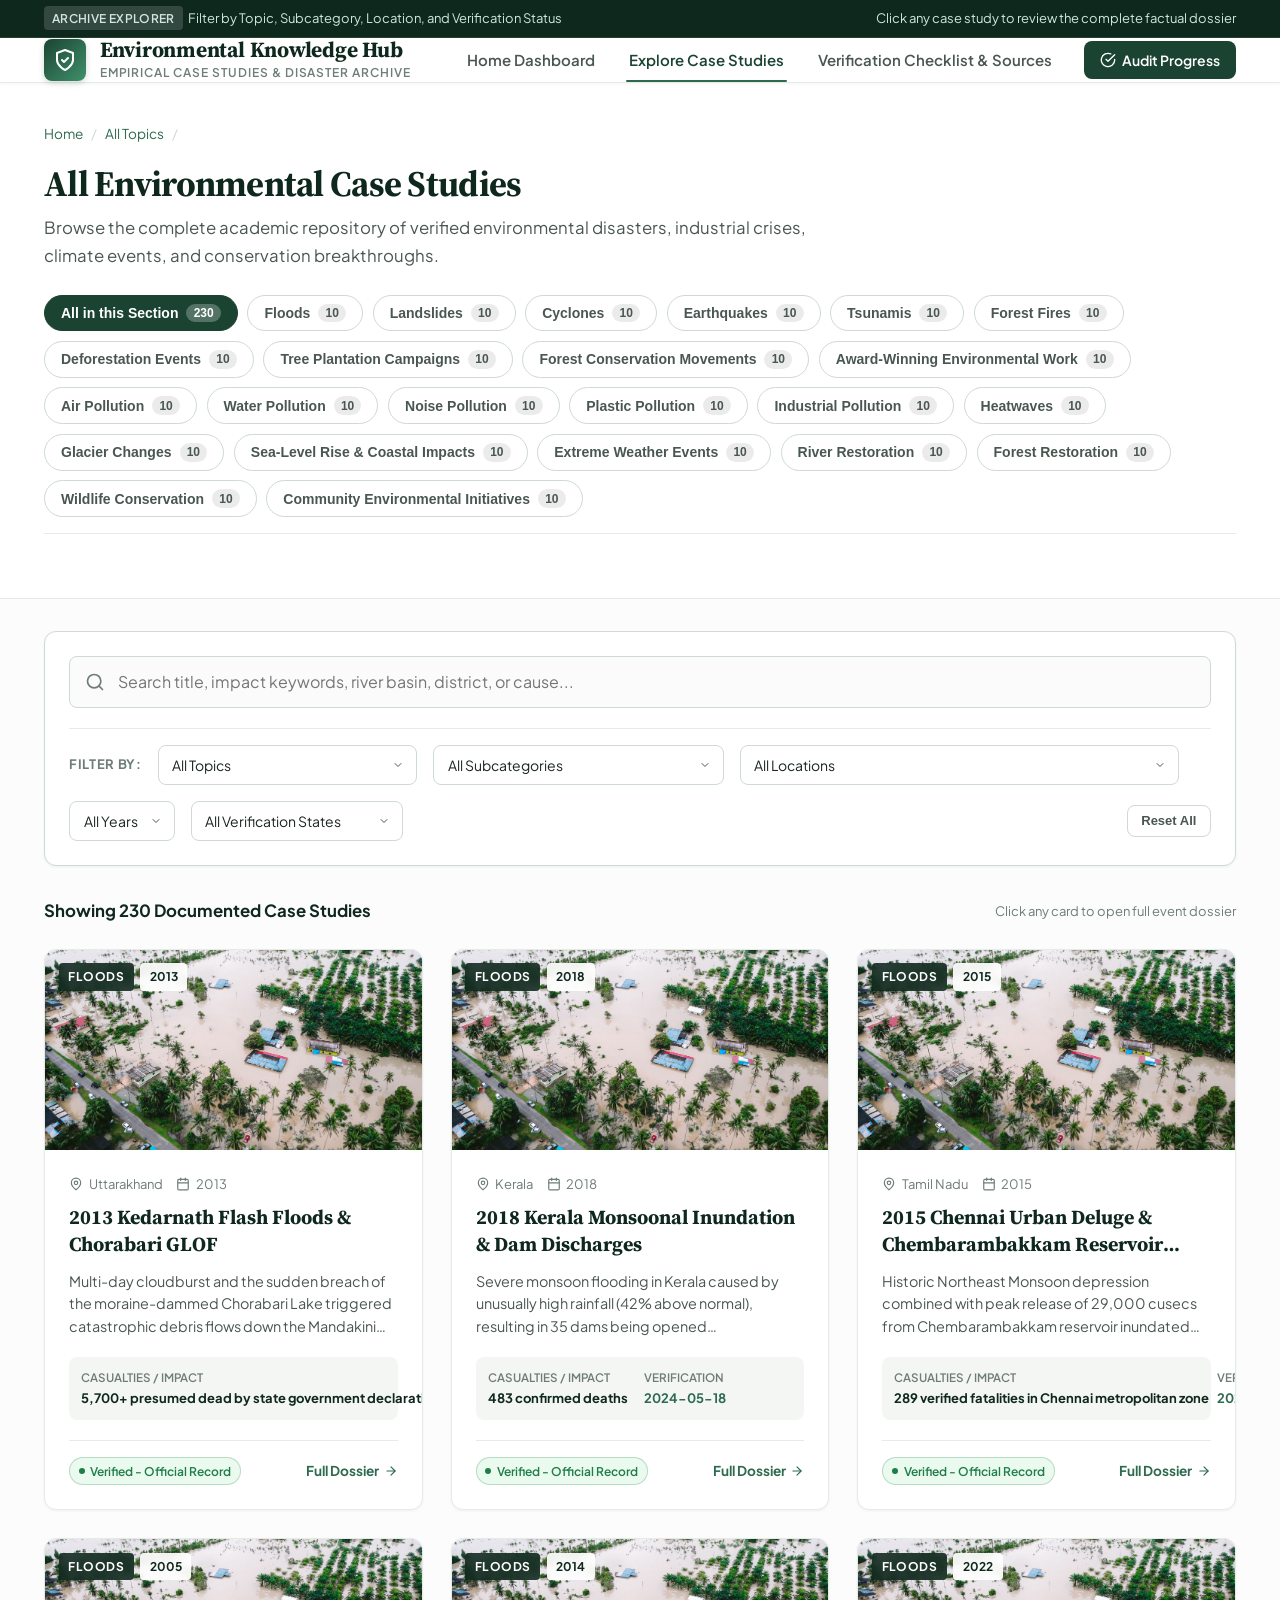
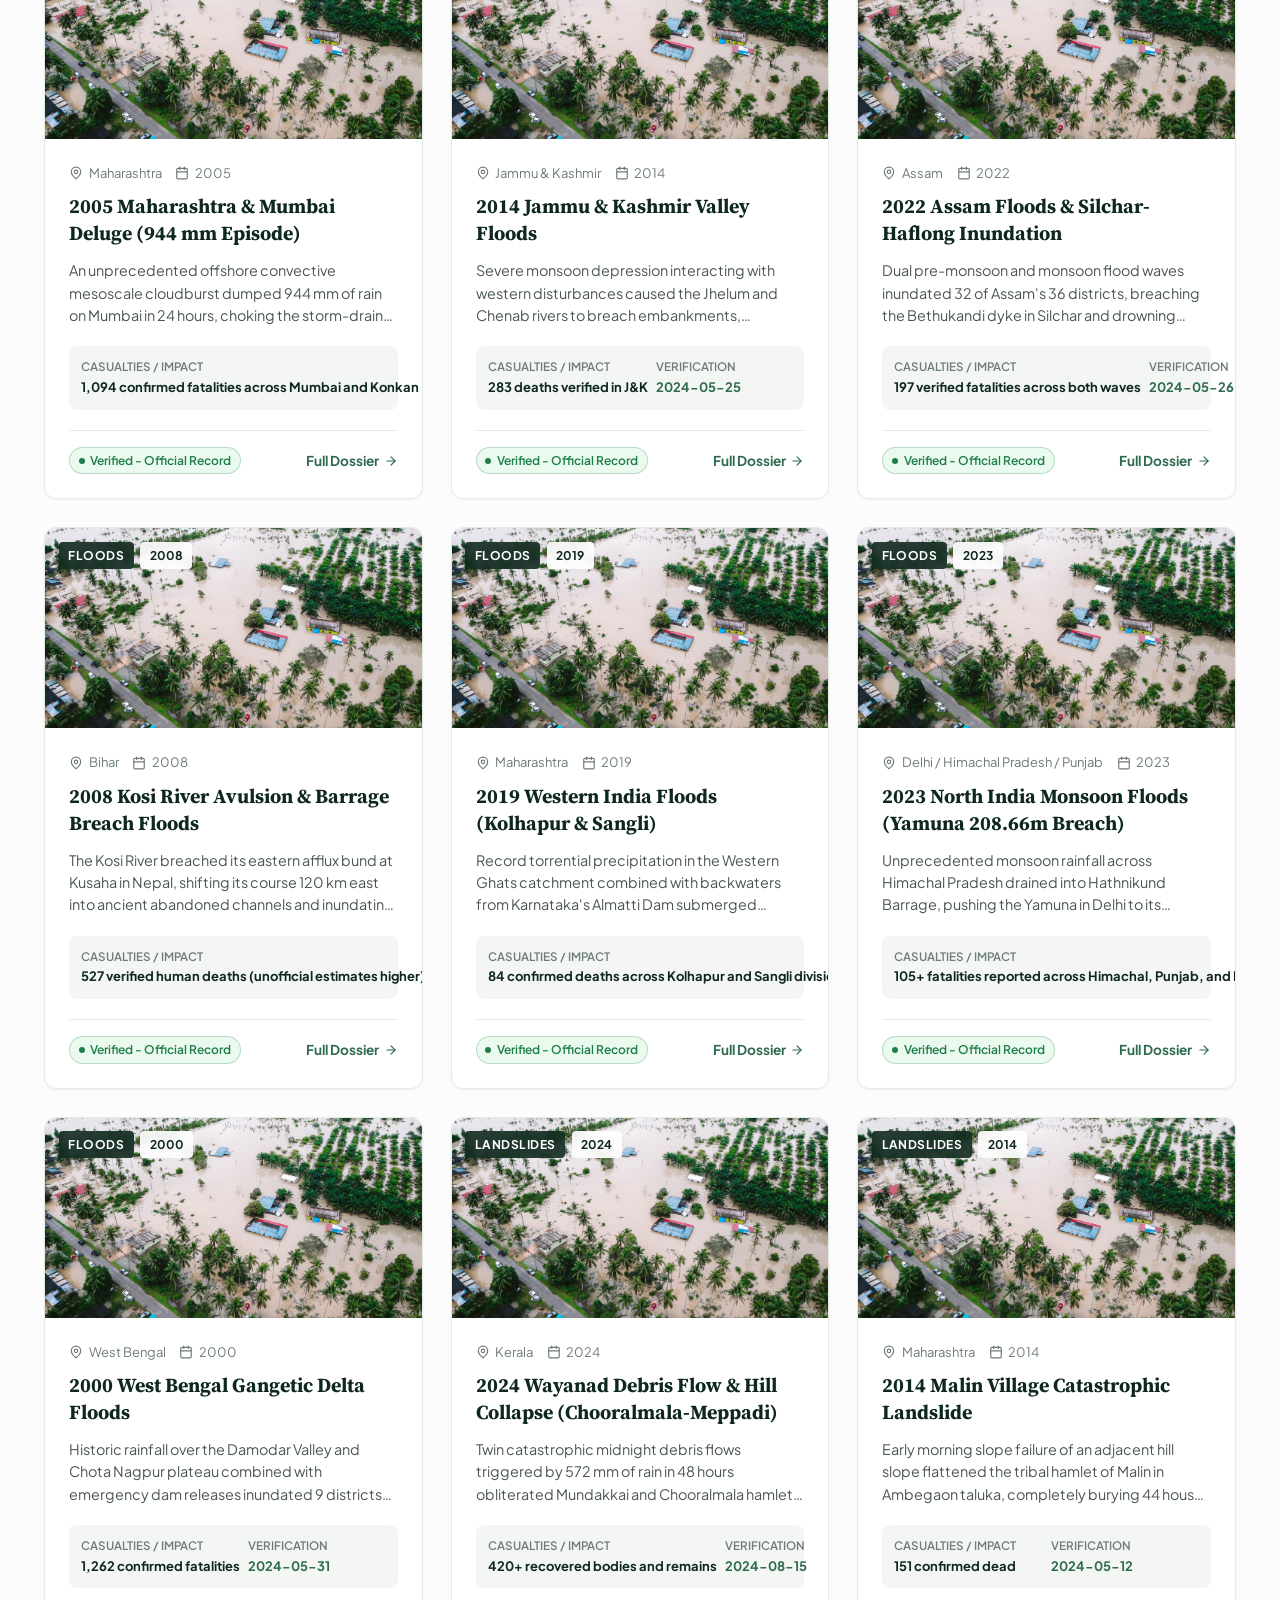
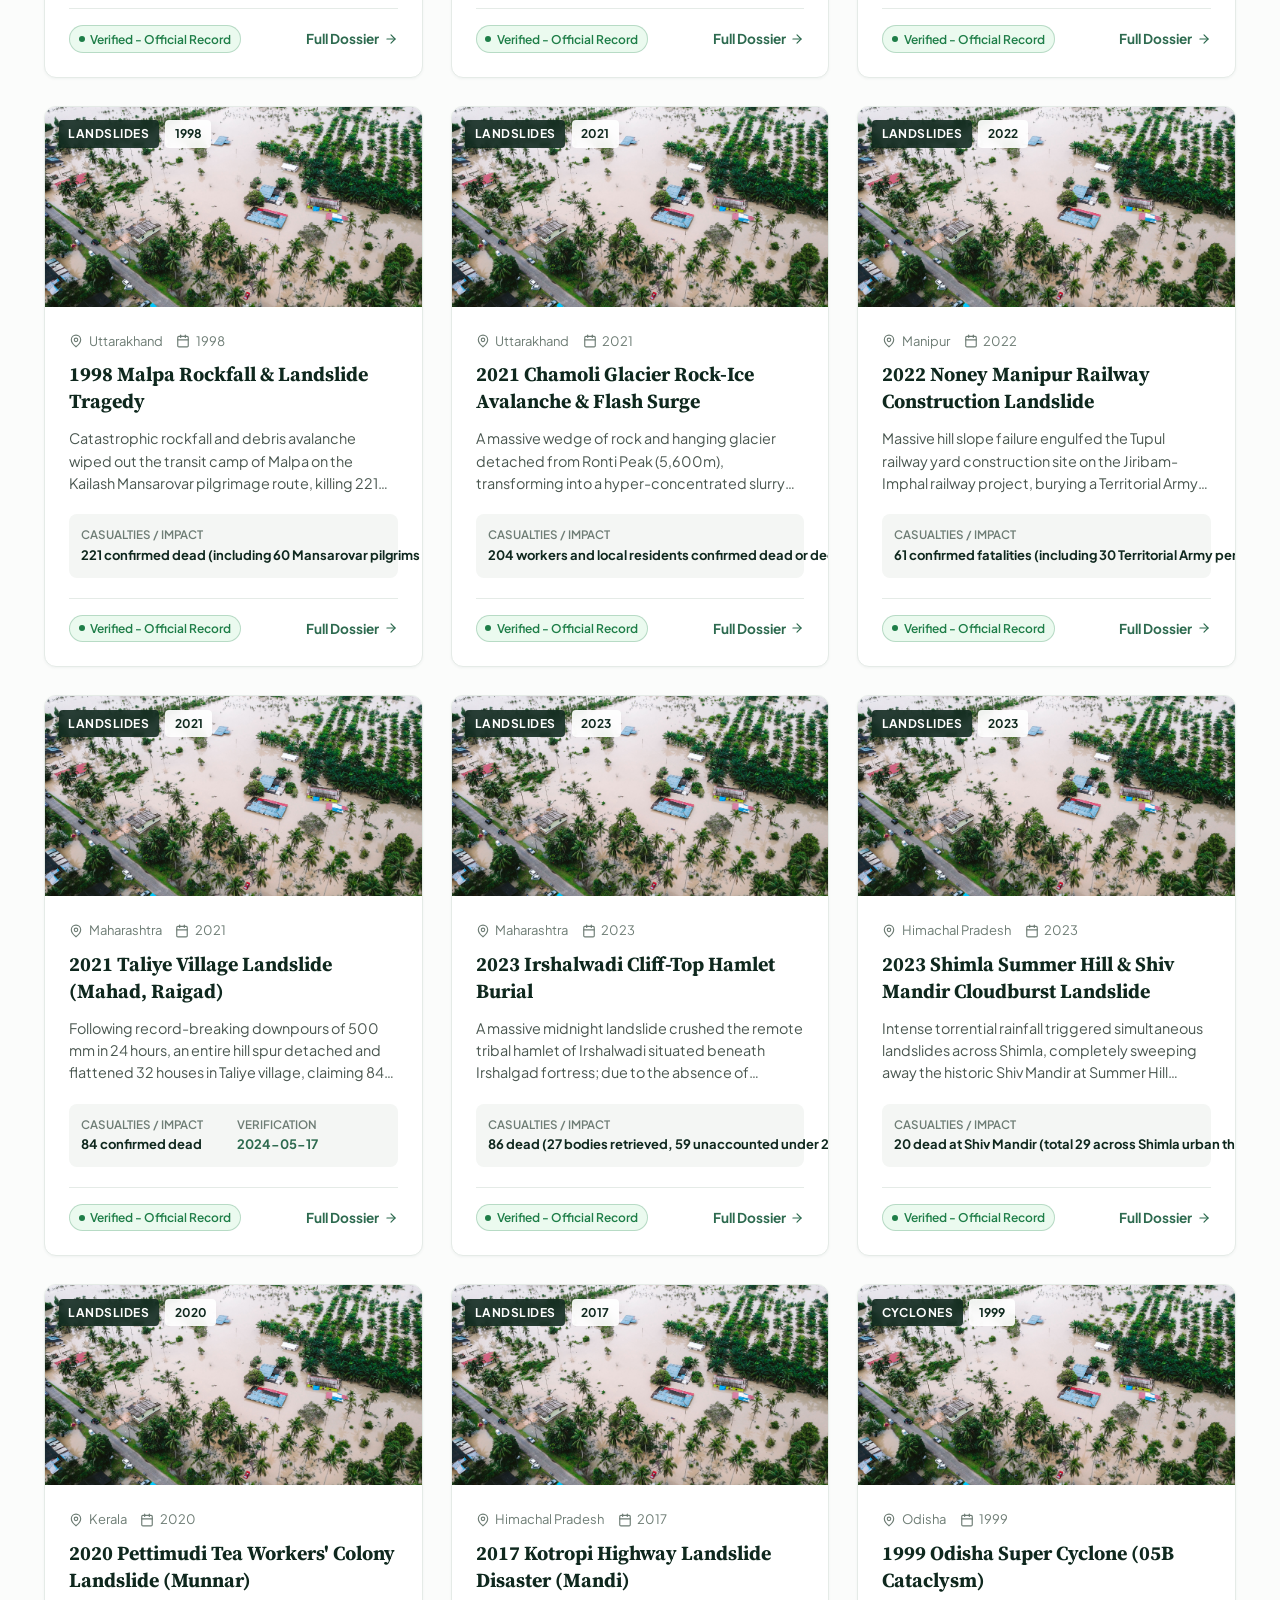
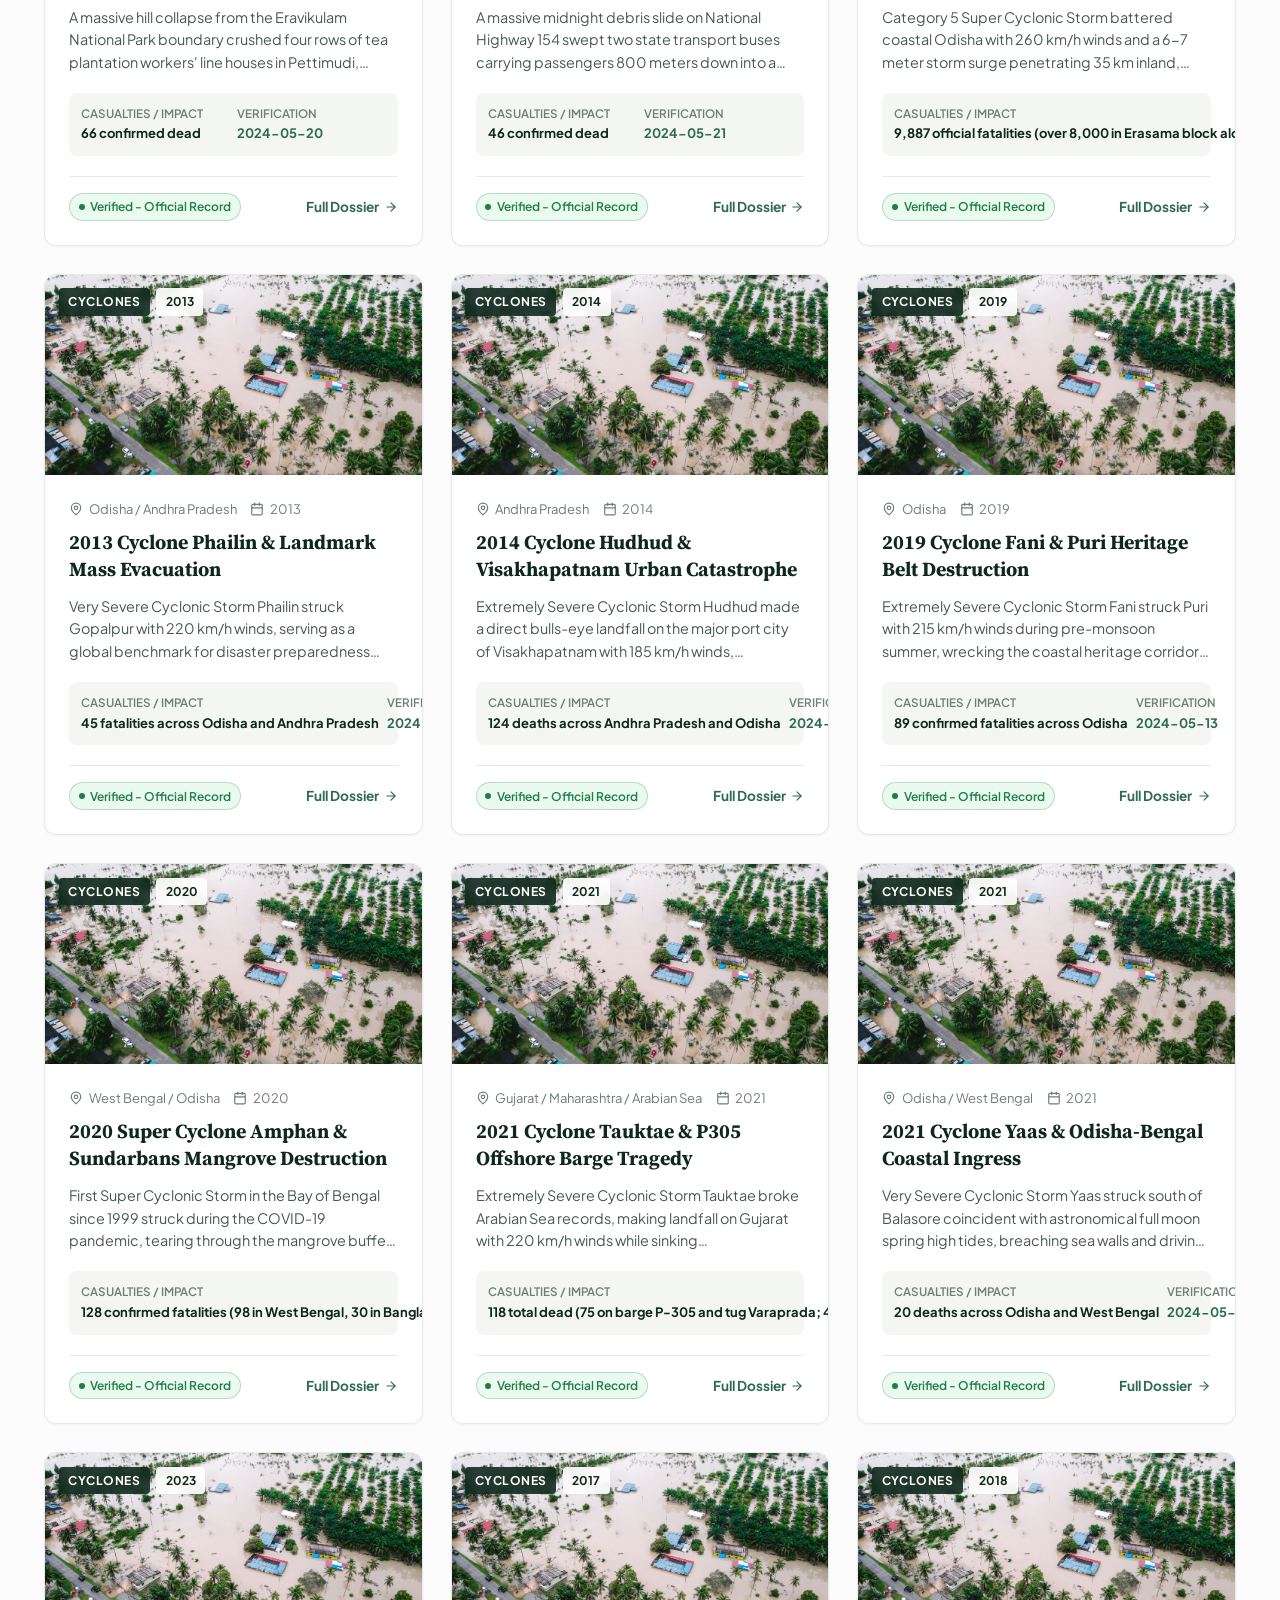
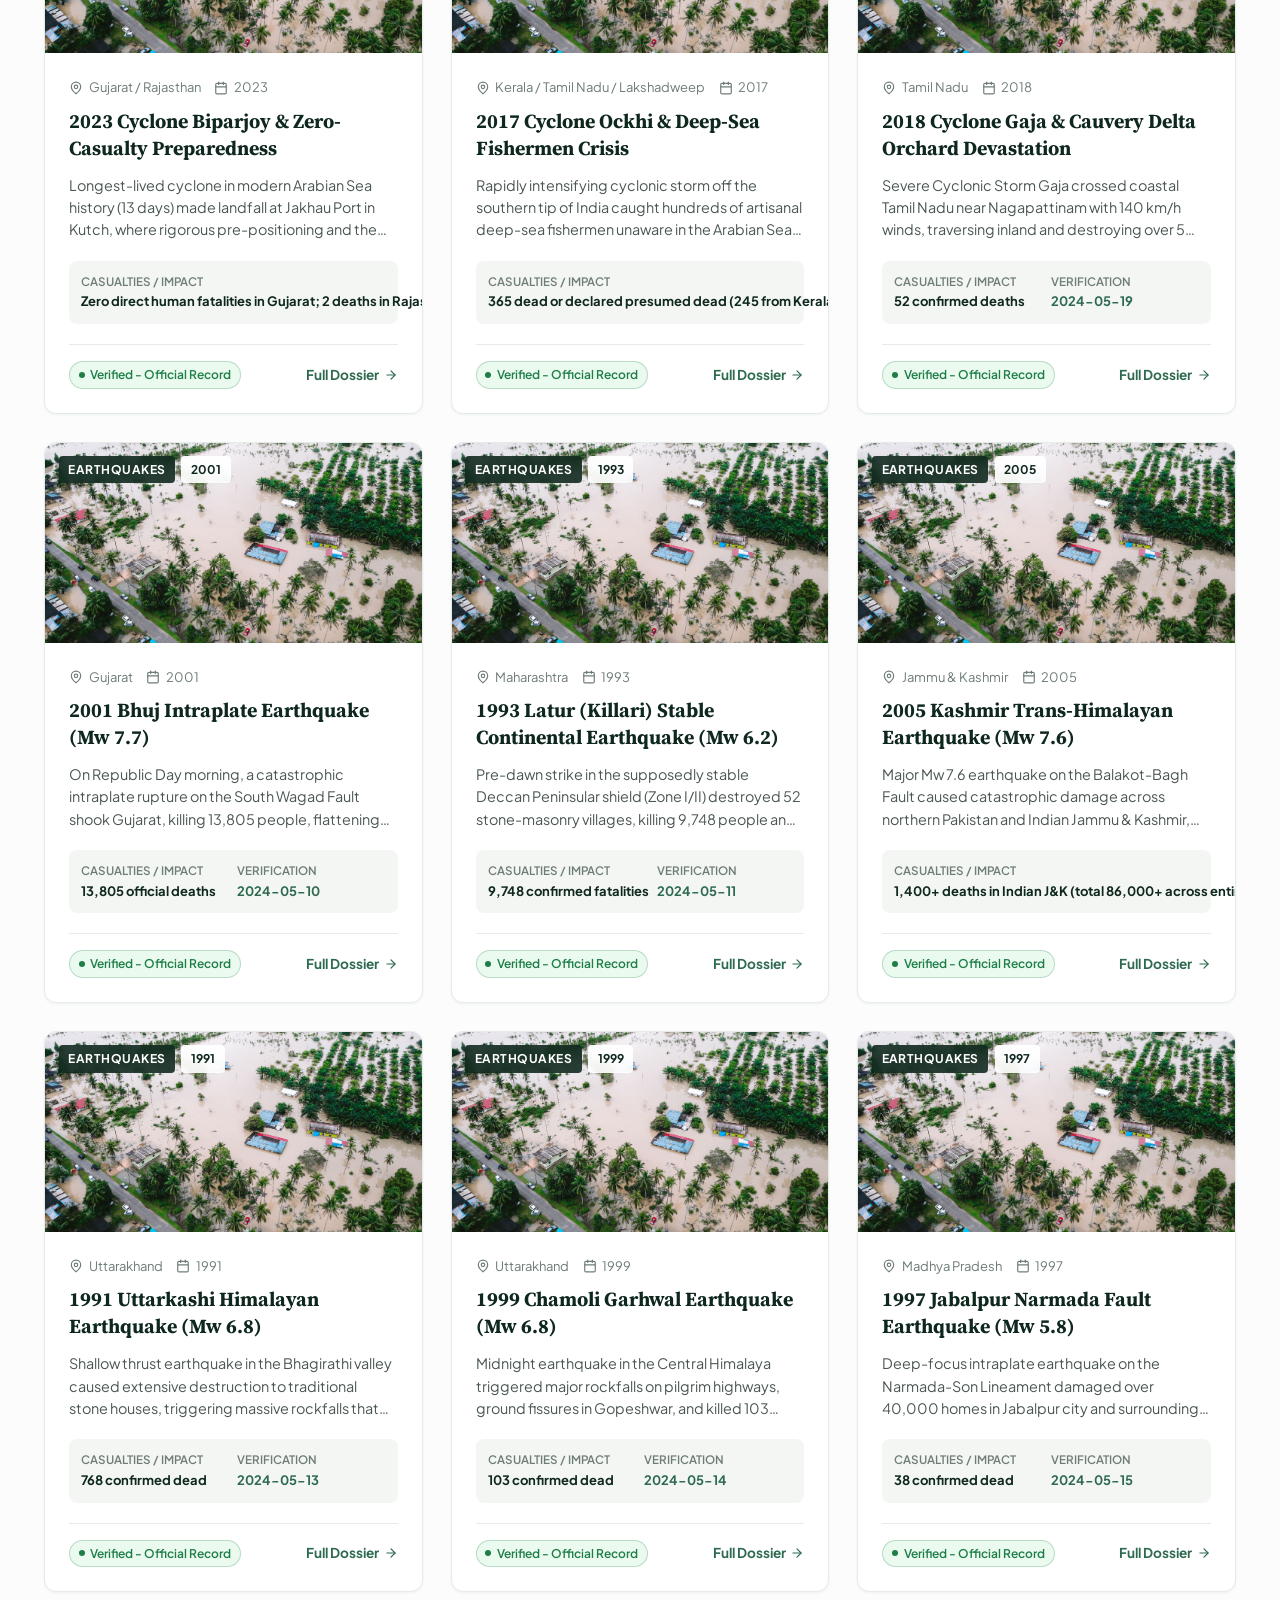
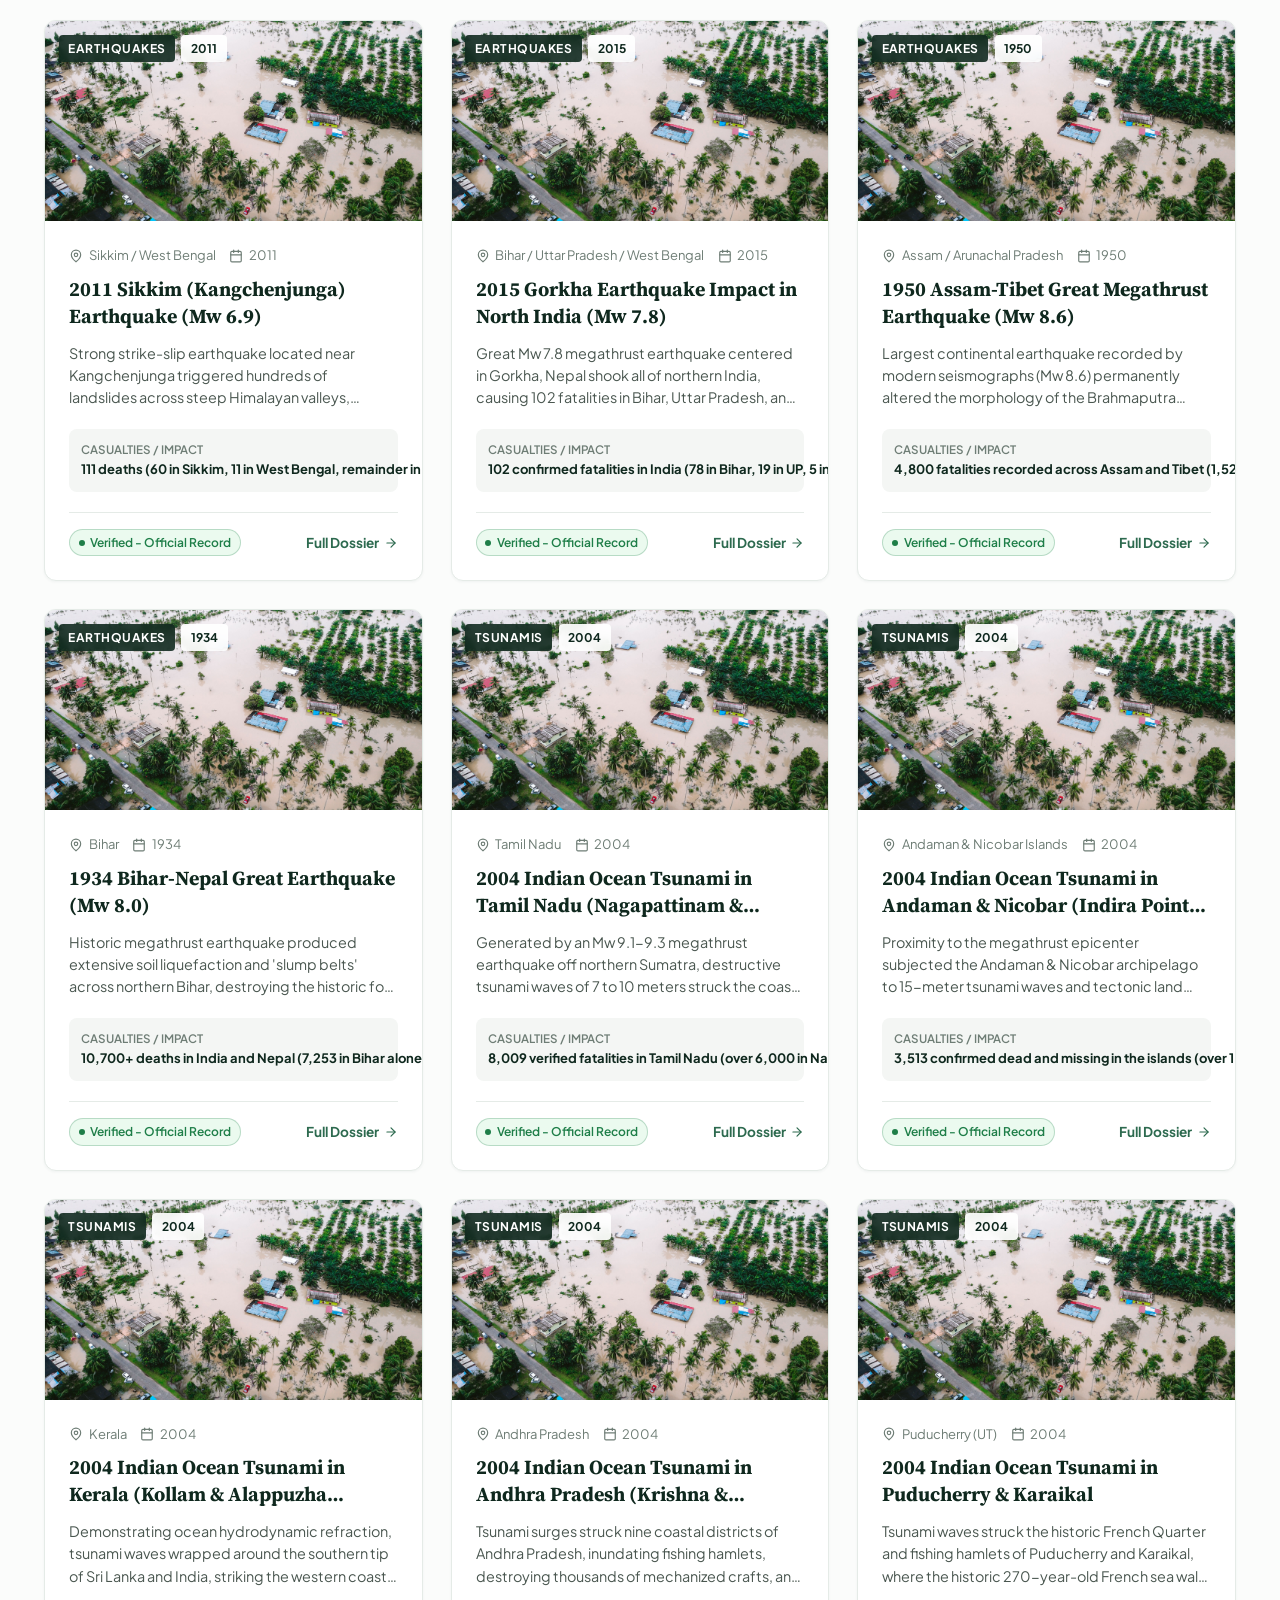
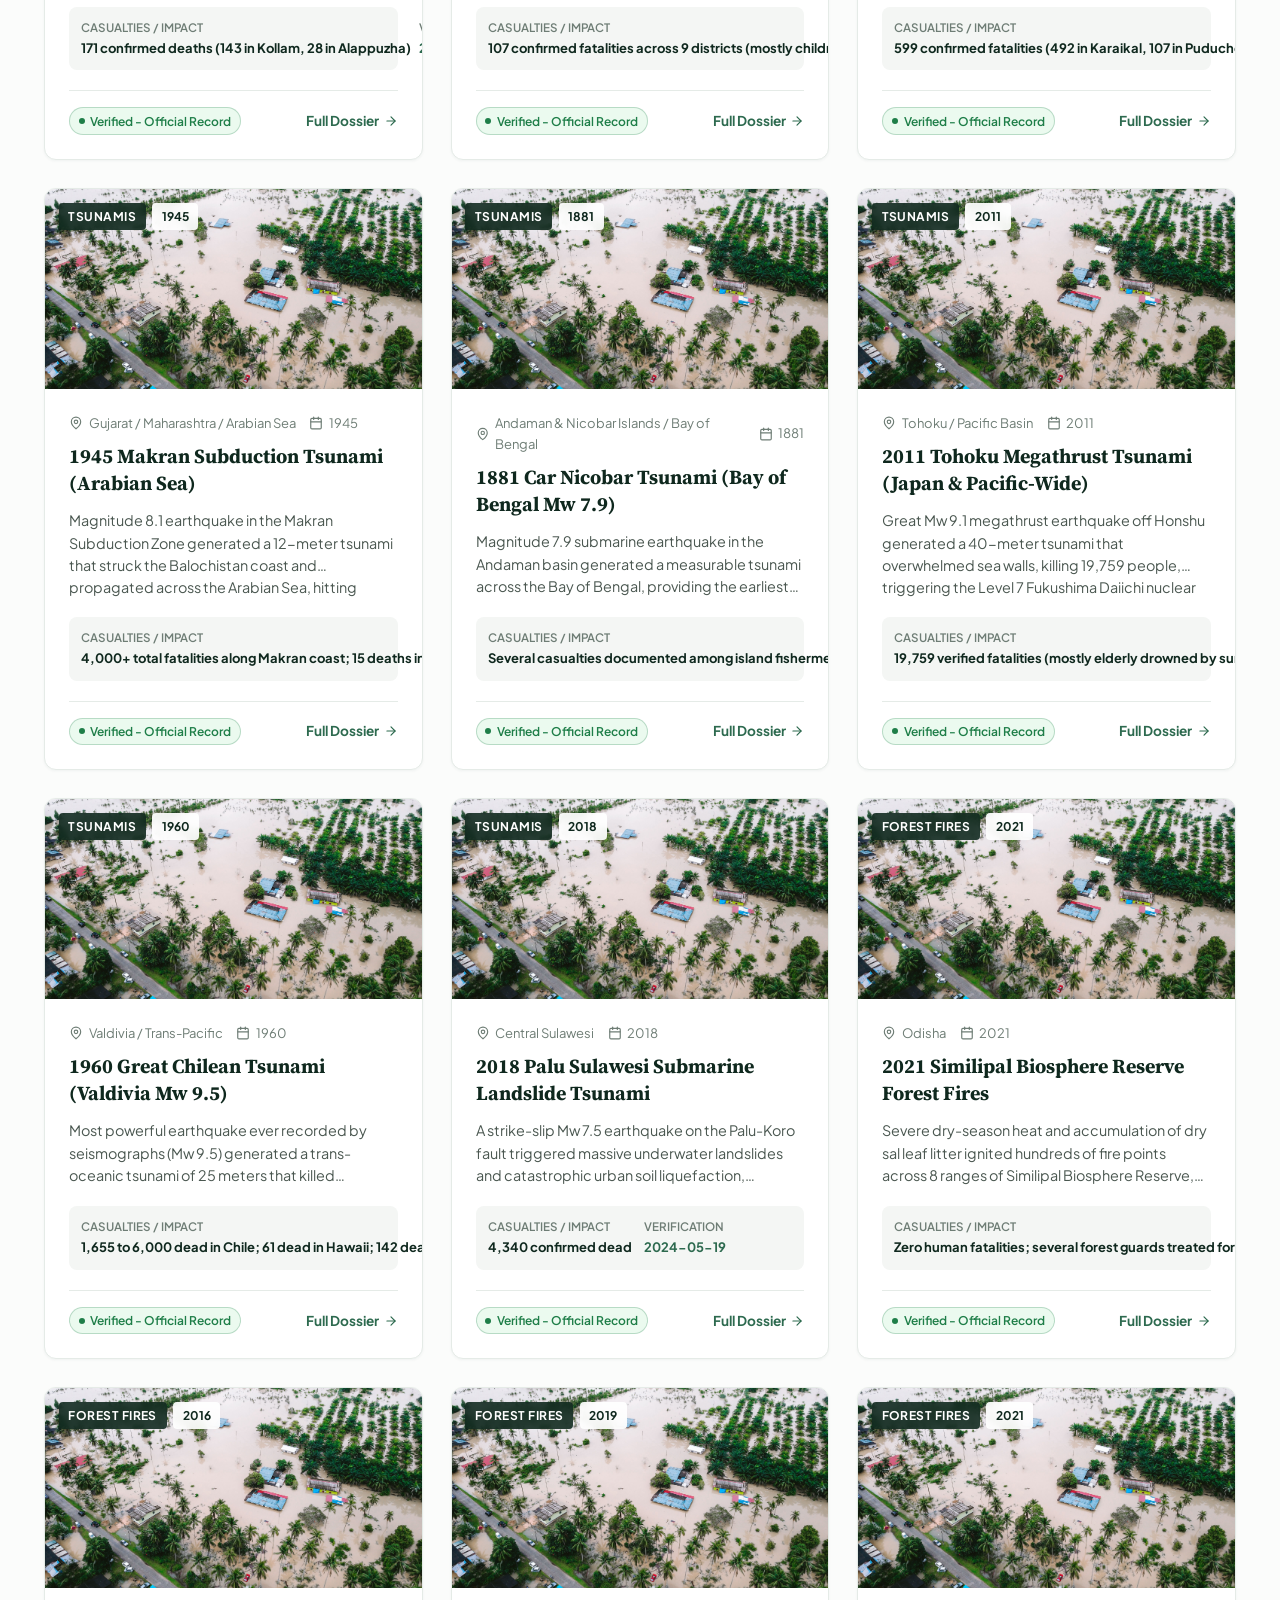
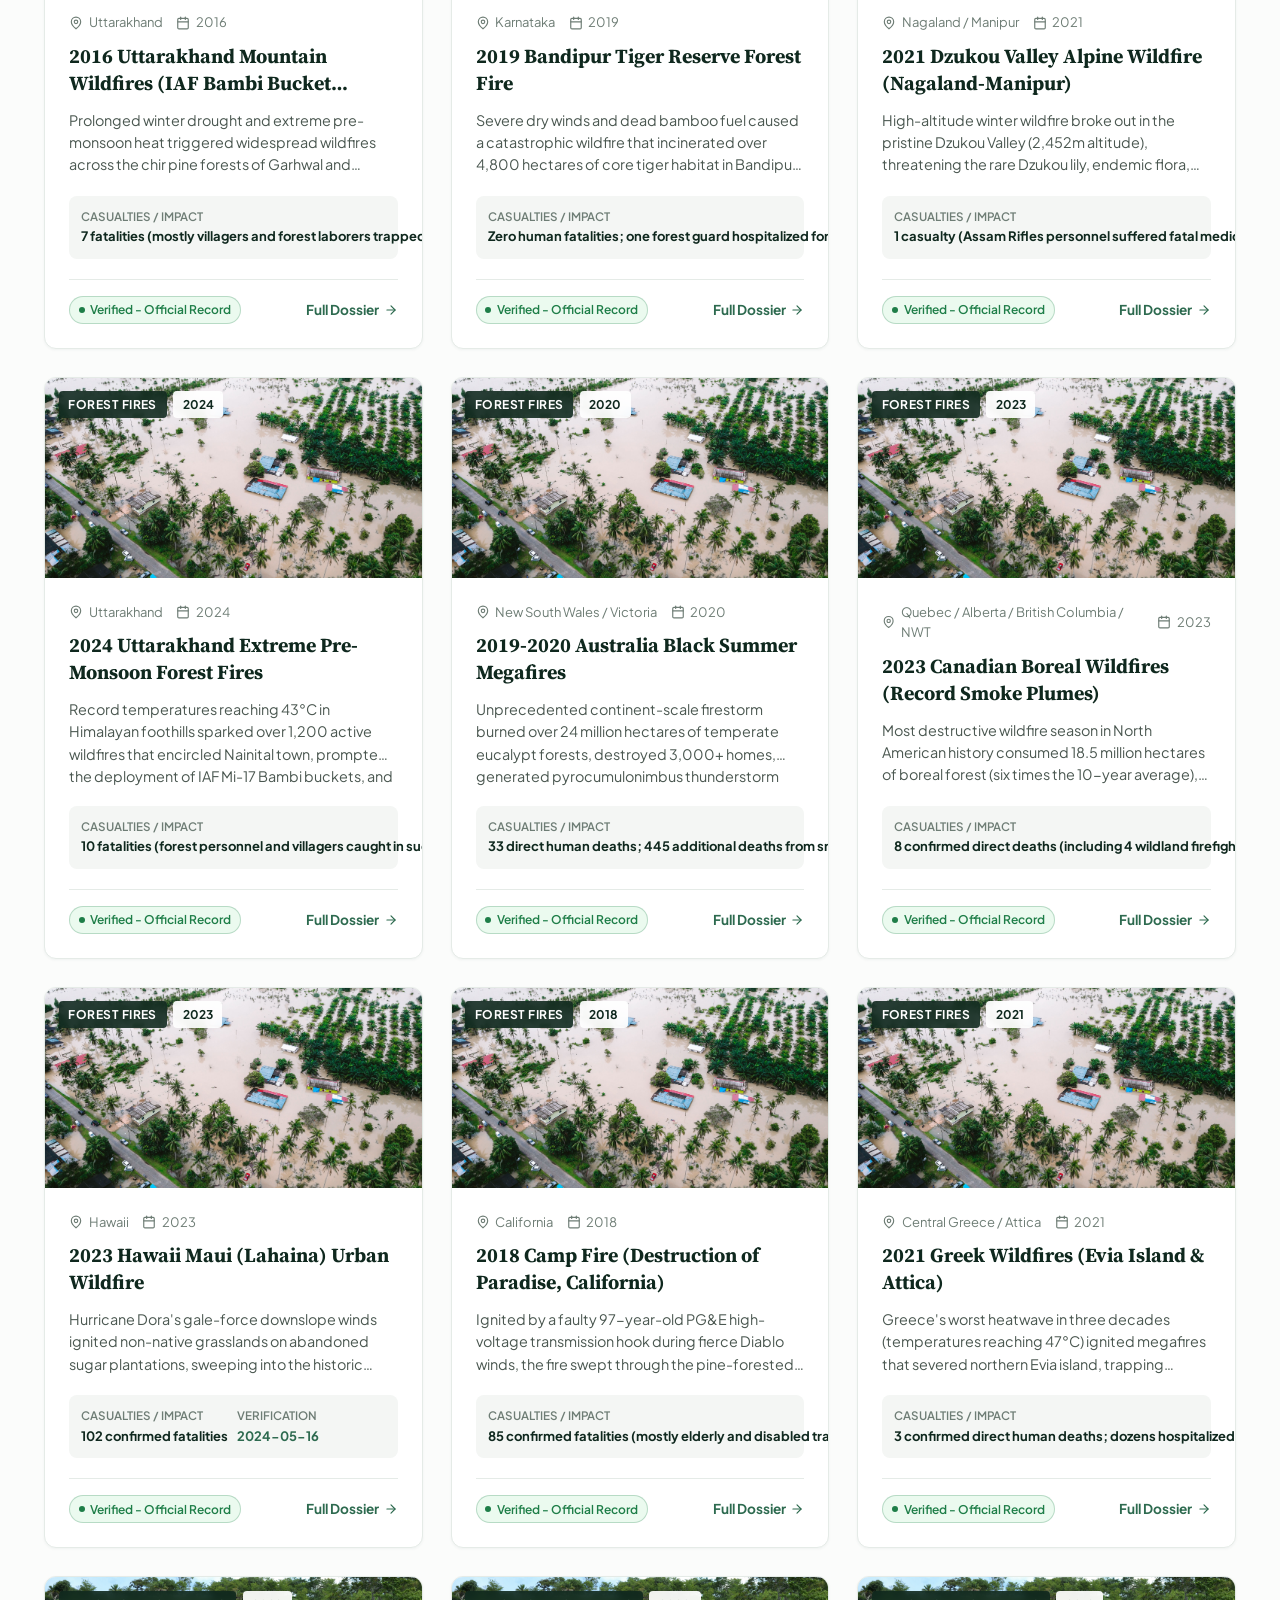
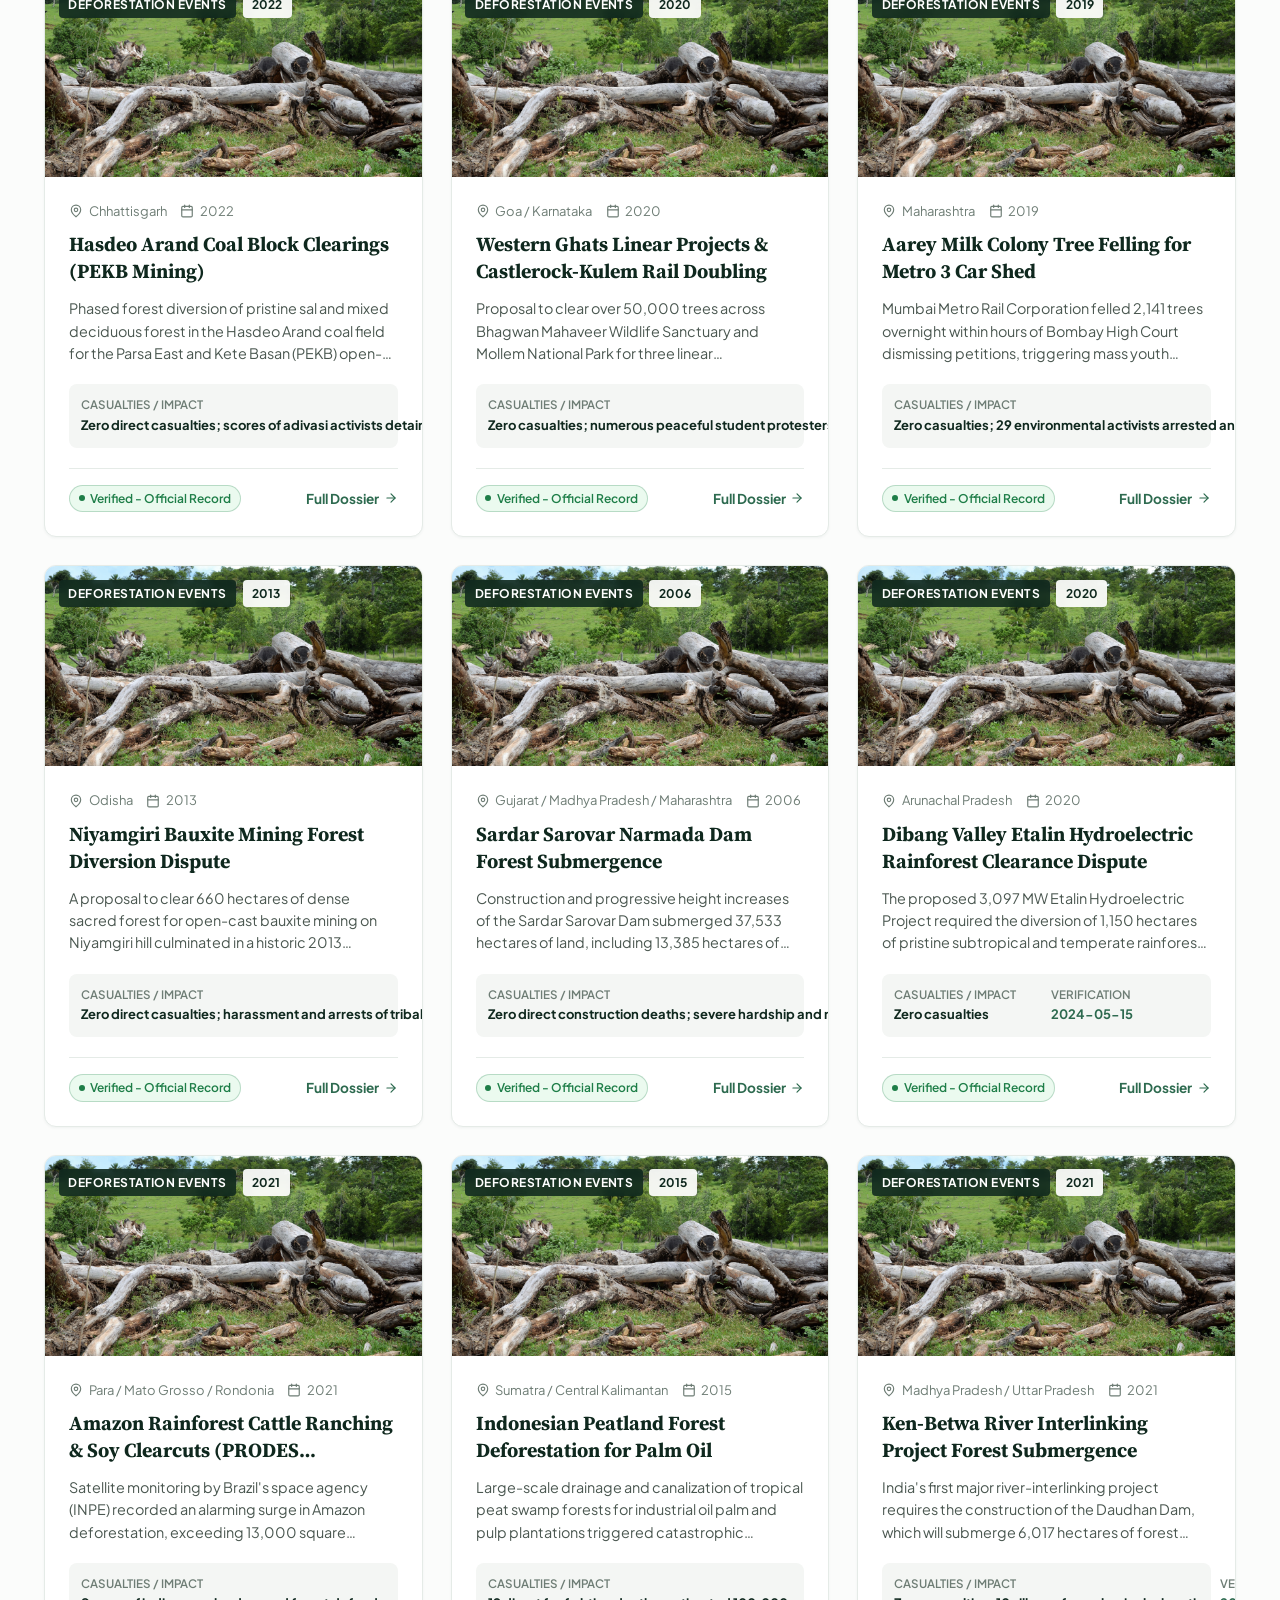
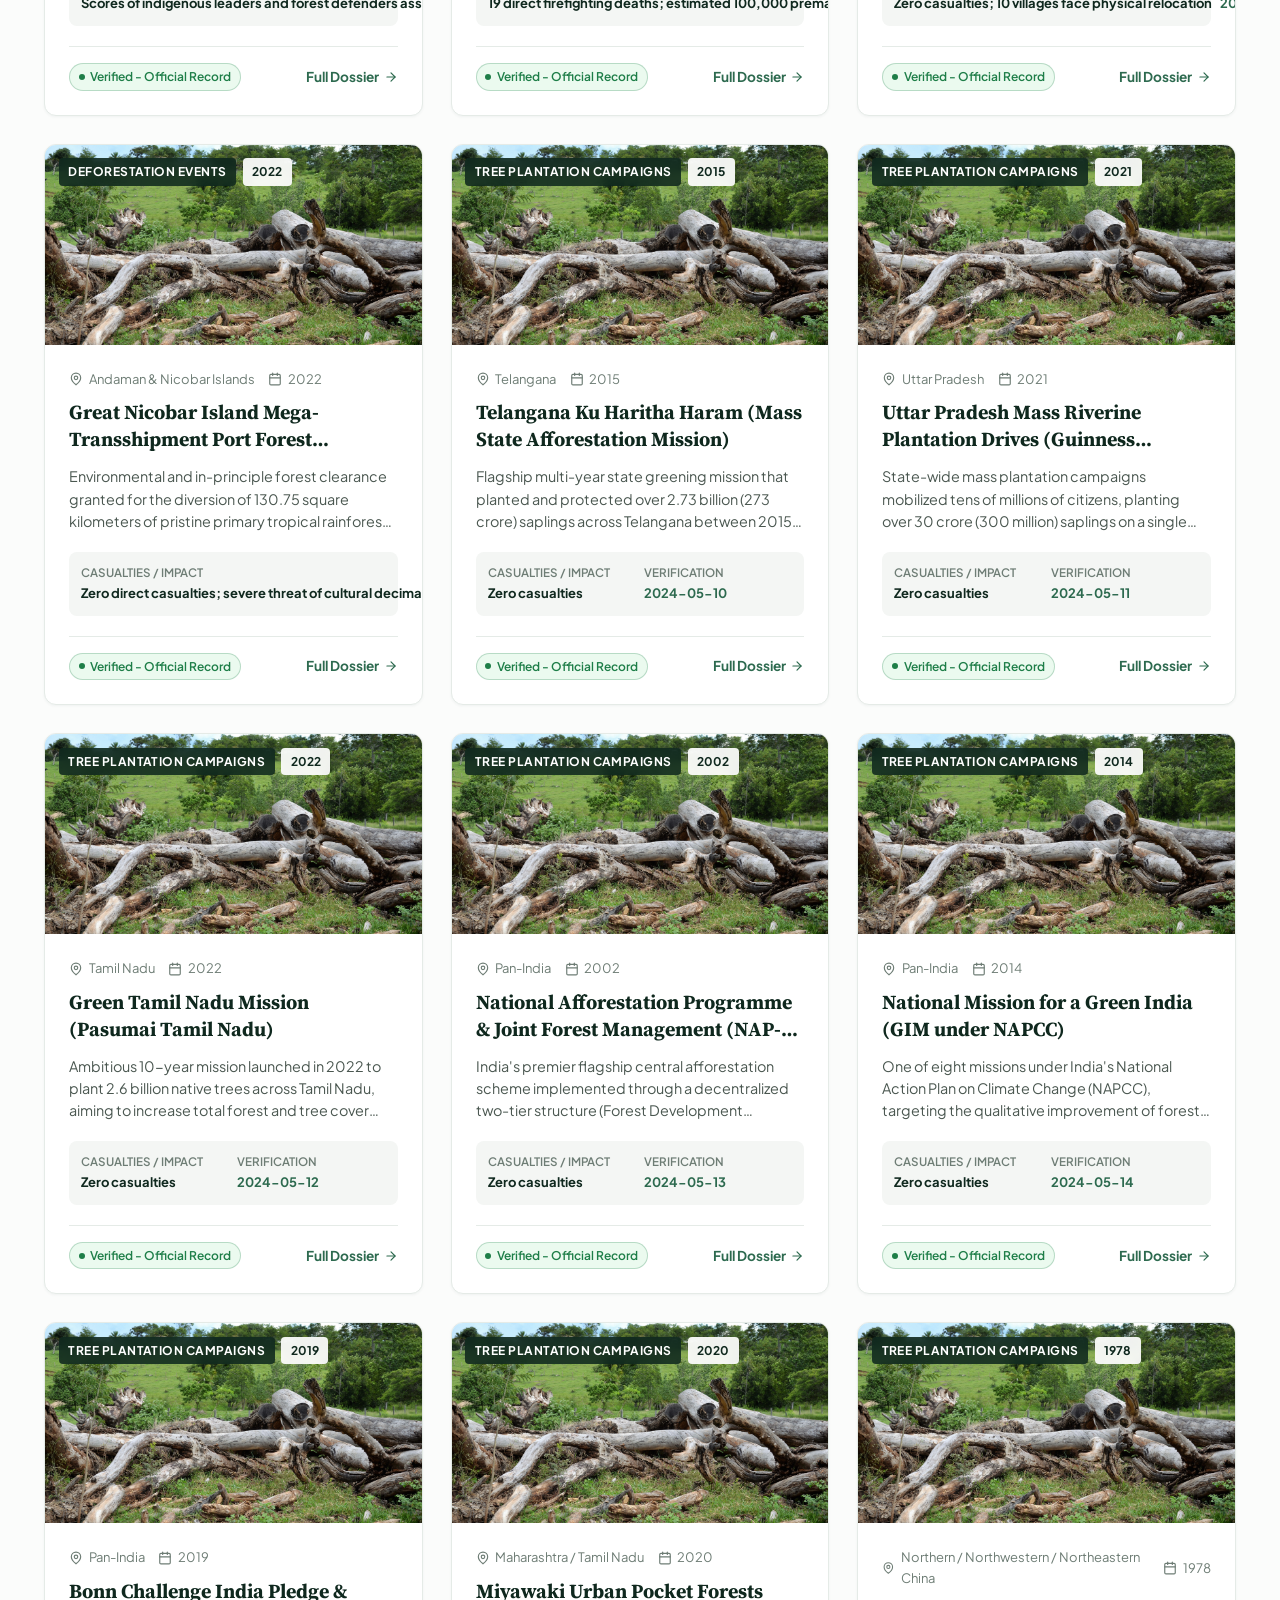
==== subcategories.html @ cc8d2907 "Upload Environmental Knowledge Hub website" ====
<!DOCTYPE html>
<html lang="en">
<head>
  <meta charset="UTF-8">
  <meta name="viewport" content="width=device-width, initial-scale=1.0">
  <title>Subcategories Explorer | Environmental Knowledge Hub</title>
  <meta name="description" content="Filter and search documented real-world environmental case studies across floods, landslides, cyclones, deforestation, pollution crises, and conservation models.">
  <link rel="stylesheet" href="css/main.css">
  <link rel="stylesheet" href="css/components.css">
  <link rel="stylesheet" href="css/responsive.css">
</head>
<body>

  <!-- Top Academic Notice Bar -->
  <div class="top-notice-bar">
    <div class="container top-notice-content">
      <span>
        <span class="badge-academic">Archive Explorer</span>
        Filter by Topic, Subcategory, Location, and Verification Status
      </span>
      <span>
        Click any case study to review the complete factual dossier
      </span>
    </div>
  </div>

  <!-- Main Site Header -->
  <header class="site-header">
    <div class="container header-inner">
      <a href="index.html" class="site-brand">
        <div class="brand-icon">
          <svg width="24" height="24" viewBox="0 0 24 24" fill="none" stroke="currentColor" stroke-width="2" stroke-linecap="round" stroke-linejoin="round">
            <path d="M12 22s8-4 8-10V5l-8-3-8 3v7c0 6 8 10 8 10z"/>
            <path d="m9 12 2 2 4-4"/>
          </svg>
        </div>
        <div class="brand-text">
          <h1>Environmental Knowledge Hub</h1>
          <span class="brand-subtitle">Empirical Case Studies & Disaster Archive</span>
        </div>
      </a>

      <button class="mobile-nav-toggle" id="mobileNavToggle" aria-label="Toggle navigation menu">
        <svg width="22" height="22" viewBox="0 0 24 24" fill="none" stroke="currentColor" stroke-width="2" stroke-linecap="round" stroke-linejoin="round">
          <line x1="4" x2="20" y1="12" y2="12"/><line x1="4" x2="20" y1="6" y2="6"/><line x1="4" x2="20" y1="18" y2="18"/>
        </svg>
      </button>

      <nav class="site-nav" id="siteNav">
        <a href="index.html" class="nav-link">Home Dashboard</a>
        <a href="subcategories.html" class="nav-link active">Explore Case Studies</a>
        <a href="about.html" class="nav-link">Verification Checklist & Sources</a>
        <a href="about.html#audit-section" class="nav-btn">
          <svg width="16" height="16" viewBox="0 0 24 24" fill="none" stroke="currentColor" stroke-width="2" stroke-linecap="round" stroke-linejoin="round">
            <path d="M22 11.08V12a10 10 0 1 1-5.93-9.14"/><polyline points="22 4 12 14.01 9 11.01"/>
          </svg>
          Audit Progress
        </a>
      </nav>
    </div>
  </header>

  <!-- Page Header & Breadcrumbs -->
  <div style="background-color: var(--bg-surface); border-bottom: 1px solid var(--border-subtle); padding: 1.5rem 0 2rem;">
    <div class="container">
      <nav class="breadcrumbs" aria-label="Breadcrumb navigation">
        <a href="index.html">Home</a>
        <span class="breadcrumb-separator">/</span>
        <a href="subcategories.html" id="breadcrumbCat">Case Studies</a>
        <span class="breadcrumb-separator">/</span>
        <span class="breadcrumb-current" id="breadcrumbSubcat" style="display: none;">Subcategory</span>
      </nav>

      <h1 class="hero-title" id="explorerTitle" style="font-size: 2.25rem; margin-bottom: 0.5rem;">
        Environmental Case Studies Archive
      </h1>
      <p class="hero-lead" id="explorerDesc" style="margin-bottom: 1.5rem; font-size: 1.05rem;">
        Filter verified environmental events by specialized subcategory, geographic location, event year, and source verification state.
      </p>

      <!-- Subcategory Tabs / Pills -->
      <div class="subcategory-pills-bar" id="subcategoryPillsContainer">
        <!-- Rendered dynamically -->
      </div>
    </div>
  </div>

  <!-- Main Explorer Body -->
  <main class="container" style="padding-top: 2rem; padding-bottom: 4rem;">
    <!-- Multifaceted Filter Bar -->
    <div class="search-filter-wrapper" style="margin-bottom: 2rem;">
      <div class="search-main-row">
        <div class="search-input-group">
          <svg class="search-icon" viewBox="0 0 24 24" fill="none" stroke="currentColor" stroke-width="2" stroke-linecap="round" stroke-linejoin="round">
            <circle cx="11" cy="11" r="8"/><path d="m21 21-4.3-4.3"/>
          </svg>
          <input type="text" id="explorerSearchInput" class="search-input" placeholder="Search title, impact keywords, river basin, district, or cause...">
        </div>
      </div>

      <div class="filter-row">
        <span class="filter-label">Filter By:</span>

        <select id="filterCategory" class="select-filter" aria-label="Select Main Category">
          <option value="all">All Topics</option>
        </select>

        <select id="filterSubcategory" class="select-filter" aria-label="Select Subcategory">
          <option value="all">All Subcategories</option>
        </select>

        <select id="filterLocation" class="select-filter" aria-label="Select Location">
          <option value="all">All Locations</option>
        </select>

        <select id="filterYear" class="select-filter" aria-label="Select Year">
          <option value="all">All Years</option>
        </select>

        <select id="filterVerification" class="select-filter" aria-label="Select Verification Status">
          <option value="all">All Verification States</option>
          <option value="Verified - Official Record">Verified - Official Record</option>
          <option value="Documented - In Review">Documented - In Review</option>
          <option value="Needs verification">Needs verification</option>
        </select>

        <button type="button" class="btn-reset-filters" id="btnResetExplorerFilters">Reset All</button>
      </div>
    </div>

    <!-- Results Status Count Bar -->
    <div style="display: flex; justify-content: space-between; align-items: center; margin-bottom: 1.5rem; flex-wrap: wrap; gap: 0.5rem;">
      <span id="resultsCountBadge" style="font-weight: 700; color: var(--color-primary-900); font-size: 1.05rem;">
        Showing Case Studies...
      </span>
      <span style="font-size: 0.8125rem; color: var(--text-muted);">
        Click any card to open full event dossier
      </span>
    </div>

    <!-- Case Studies Grid Container -->
    <div class="case-study-grid" id="caseStudiesContainer">
      <div class="state-container" style="grid-column: 1 / -1;">
        <div class="loading-spinner"></div>
        <p class="state-desc">Loading case study entries...</p>
      </div>
    </div>
  </main>

  <!-- Footer -->
  <footer class="site-footer">
    <div class="container">
      <div class="footer-grid">
        <div class="footer-brand">
          <h3>Environmental Knowledge Hub</h3>
          <p class="footer-desc">
            A comprehensive collegiate database of verified disaster logs, ecological restorations, pollution investigations, and climate anomaly dossiers.
          </p>
        </div>

        <div class="footer-column">
          <h4>Navigate Sections</h4>
          <ul class="footer-links">
            <li><a href="index.html">Home Dashboard</a></li>
            <li><a href="subcategories.html">All Case Studies</a></li>
            <li><a href="about.html">Verification Checklist</a></li>
            <li><a href="about.html#sources-directory">Official Sources Index</a></li>
          </ul>
        </div>

        <div class="footer-column">
          <h4>Research Methodology</h4>
          <ul class="footer-links">
            <li><a href="about.html#verification-standards">Strict Verification Rules</a></li>
            <li><a href="about.html#schema-definition">Case Study Schema</a></li>
            <li><a href="about.html#audit-section">Live Progress Audit</a></li>
          </ul>
        </div>

        <div class="footer-column">
          <h4>Verified Government Repositories</h4>
          <ul class="footer-sources-list">
            <li><a href="https://ndma.gov.in/" target="_blank" rel="noopener noreferrer">NDMA Official Site</a></li>
            <li><a href="https://nidm.gov.in/CaseStudies.asp" target="_blank" rel="noopener noreferrer">NIDM Case Studies Archive</a></li>
            <li><a href="https://cpcb.nic.in/" target="_blank" rel="noopener noreferrer">Central Pollution Control Board</a></li>
            <li><a href="https://moef.gov.in/" target="_blank" rel="noopener noreferrer">MoEFCC Portal</a></li>
          </ul>
        </div>
      </div>

      <div class="footer-bottom">
        <div>
          © 2026 Environmental Knowledge Hub • Empirical Open Educational Resource
        </div>
        <div>
          <a href="about.html">Source Verification Protocol</a>
        </div>
      </div>
    </div>
  </footer>

  <script src="js/icons.js"></script>
  <script src="js/data-loader.js"></script>
  <script src="js/app.js"></script>
  <script src="js/subcategories.js"></script>
</body>
</html>
---- css/main.css ----
/* ==========================================================================
   Environmental Knowledge Hub - Main Design System
   Aesthetic: Refined Editorial, Academic Research Repository
   Palette: Forest Green Accents, Warm White / Off-White Surfaces, Crisp Typography
   ========================================================================== */

@import url('https://fonts.googleapis.com/css2?family=Plus+Jakarta+Sans:wght@300;400;500;600;700;800&family=Source+Serif+4:ital,opsz,wght@0,8..60,400;0,8..60,600;0,8..60,700;1,8..60,400&display=swap');

:root {
  /* Brand Forest Green Palette */
  --color-primary-900: #0f281e;
  --color-primary-800: #1b4332;
  --color-primary-700: #2d6a4f;
  --color-primary-600: #40916c;
  --color-primary-500: #52b788;
  --color-primary-100: #e8f5e9;
  --color-primary-50:  #f4faf6;

  /* Editorial Earth & Semantic Palette */
  --color-earth-tan:   #b08968;
  --color-earth-light: #f7f3ee;
  --color-disaster:    #9e2a2b;
  --color-disaster-bg: #fdf2f2;
  --color-pollution:   #b05d1a;
  --color-pollution-bg:#fef5e7;
  --color-climate:     #8f1d1d;
  --color-climate-bg:  #fbebeb;
  --color-success:     #1e7e48;
  --color-success-bg:  #ebfaef;
  --color-warning:     #c07d00;
  --color-warning-bg:  #fff8e6;

  /* Neutral & Paper Surface Palette */
  --bg-page:           #fbfcfb;
  --bg-surface:        #ffffff;
  --bg-surface-alt:    #f4f6f4;
  --bg-surface-elev:   #ffffff;

  --text-main:         #1a2420;
  --text-secondary:    #4a5750;
  --text-muted:        #6e7d75;
  --text-light:        #94a39b;

  --border-subtle:     #e5ebe7;
  --border-medium:     #cedad2;
  --border-focus:      #2d6a4f;

  /* Typography */
  --font-body: 'Plus Jakarta Sans', -apple-system, BlinkMacSystemFont, "Segoe UI", Roboto, sans-serif;
  --font-serif: 'Source Serif 4', Georgia, serif;

  /* Shadows */
  --shadow-sm: 0 1px 3px rgba(27, 67, 50, 0.05);
  --shadow-md: 0 4px 12px rgba(27, 67, 50, 0.06), 0 1px 3px rgba(27, 67, 50, 0.04);
  --shadow-lg: 0 10px 25px -4px rgba(27, 67, 50, 0.08), 0 4px 10px -2px rgba(27, 67, 50, 0.04);
  --shadow-hover: 0 12px 28px rgba(27, 67, 50, 0.12);

  /* Layout */
  --max-width: 1240px;
  --radius-sm: 4px;
  --radius-md: 8px;
  --radius-lg: 12px;
  --radius-full: 9999px;

  --transition-fast: 150ms cubic-bezier(0.4, 0, 0.2, 1);
  --transition-normal: 240ms cubic-bezier(0.4, 0, 0.2, 1);
}

/* ==========================================================================
   Base & Reset
   ========================================================================== */

*, *::before, *::after {
  box-sizing: border-box;
  margin: 0;
  padding: 0;
}

html {
  font-size: 16px;
  scroll-behavior: smooth;
  -webkit-font-smoothing: antialiased;
  -moz-osx-font-smoothing: grayscale;
}

body {
  font-family: var(--font-body);
  background-color: var(--bg-page);
  color: var(--text-main);
  line-height: 1.6;
  min-height: 100vh;
  display: flex;
  flex-direction: column;
}

img {
  max-width: 100%;
  height: auto;
  display: block;
}

a {
  color: var(--color-primary-700);
  text-decoration: none;
  transition: color var(--transition-fast);
}

a:hover {
  color: var(--color-primary-800);
  text-decoration: underline;
  text-underline-offset: 3px;
}

h1, h2, h3, h4, h5, h6 {
  font-family: var(--font-serif);
  color: var(--color-primary-900);
  line-height: 1.25;
  font-weight: 700;
}

p {
  margin-bottom: 1rem;
}

p:last-child {
  margin-bottom: 0;
}

/* Container */
.container {
  width: 100%;
  max-width: var(--max-width);
  margin-left: auto;
  margin-right: auto;
  padding-left: 1.5rem;
  padding-right: 1.5rem;
}

/* ==========================================================================
   Header & Navigation
   ========================================================================== */

.site-header {
  background-color: var(--bg-surface);
  border-bottom: 1px solid var(--border-subtle);
  position: sticky;
  top: 0;
  z-index: 100;
  box-shadow: var(--shadow-sm);
}

.top-notice-bar {
  background-color: var(--color-primary-900);
  color: #d1e7dd;
  font-size: 0.8125rem;
  padding: 0.4rem 0;
  border-bottom: 1px solid rgba(255, 255, 255, 0.1);
}

.top-notice-content {
  display: flex;
  justify-content: space-between;
  align-items: center;
  flex-wrap: wrap;
  gap: 0.5rem;
}

.top-notice-content span {
  display: inline-flex;
  align-items: center;
  gap: 0.35rem;
}

.badge-academic {
  background: rgba(255, 255, 255, 0.15);
  padding: 0.15rem 0.5rem;
  border-radius: var(--radius-sm);
  font-size: 0.75rem;
  letter-spacing: 0.03em;
  text-transform: uppercase;
  font-weight: 600;
}

.header-main {
  padding: 0.85rem 0;
}

.header-inner {
  display: flex;
  justify-content: space-between;
  align-items: center;
}

.site-brand {
  display: flex;
  align-items: center;
  gap: 0.85rem;
  text-decoration: none;
}

.site-brand:hover {
  text-decoration: none;
}

.brand-icon {
  width: 42px;
  height: 42px;
  background: linear-gradient(135deg, var(--color-primary-800), var(--color-primary-600));
  color: #fff;
  border-radius: var(--radius-md);
  display: flex;
  align-items: center;
  justify-content: center;
  box-shadow: 0 2px 6px rgba(27, 67, 50, 0.2);
  flex-shrink: 0;
}

.brand-icon svg {
  width: 24px;
  height: 24px;
}

.brand-text h1 {
  font-family: var(--font-serif);
  font-size: 1.35rem;
  color: var(--color-primary-900);
  margin: 0;
  line-height: 1.15;
  letter-spacing: -0.01em;
}

.brand-subtitle {
  font-family: var(--font-body);
  font-size: 0.75rem;
  color: var(--text-muted);
  text-transform: uppercase;
  letter-spacing: 0.08em;
  font-weight: 600;
  display: block;
}

/* Nav links */
.site-nav {
  display: flex;
  align-items: center;
  gap: 1.75rem;
}

.nav-link {
  color: var(--text-secondary);
  font-size: 0.9375rem;
  font-weight: 600;
  padding: 0.4rem 0.2rem;
  position: relative;
  text-decoration: none;
  transition: color var(--transition-fast);
}

.nav-link:hover,
.nav-link.active {
  color: var(--color-primary-800);
  text-decoration: none;
}

.nav-link.active::after {
  content: '';
  position: absolute;
  bottom: -4px;
  left: 0;
  right: 0;
  height: 2px;
  background-color: var(--color-primary-700);
  border-radius: 2px;
}

.nav-btn {
  background-color: var(--color-primary-800);
  color: #ffffff !important;
  padding: 0.5rem 1rem;
  border-radius: var(--radius-md);
  font-size: 0.875rem;
  font-weight: 600;
  display: inline-flex;
  align-items: center;
  gap: 0.4rem;
  transition: background-color var(--transition-fast);
}

.nav-btn:hover {
  background-color: var(--color-primary-900);
  text-decoration: none;
}

/* Mobile Toggle */
.mobile-nav-toggle {
  display: none;
  background: none;
  border: 1px solid var(--border-medium);
  padding: 0.5rem;
  border-radius: var(--radius-sm);
  color: var(--text-main);
  cursor: pointer;
}

/* ==========================================================================
   Footer
   ========================================================================== */

.site-footer {
  background-color: #122119;
  color: #d1dfd7;
  padding-top: 3.5rem;
  padding-bottom: 2rem;
  margin-top: auto;
  border-top: 4px solid var(--color-primary-600);
}

.footer-grid {
  display: grid;
  grid-template-columns: 2fr 1fr 1fr 1.5fr;
  gap: 2.5rem;
  margin-bottom: 3rem;
}

.footer-brand h3 {
  color: #ffffff;
  font-size: 1.35rem;
  margin-bottom: 0.75rem;
}

.footer-desc {
  color: #9eb5a9;
  font-size: 0.9rem;
  line-height: 1.6;
  margin-bottom: 1.25rem;
}

.footer-column h4 {
  color: #ffffff;
  font-family: var(--font-body);
  font-size: 0.95rem;
  font-weight: 700;
  text-transform: uppercase;
  letter-spacing: 0.06em;
  margin-bottom: 1.15rem;
}

.footer-links {
  list-style: none;
}

.footer-links li {
  margin-bottom: 0.6rem;
}

.footer-links a {
  color: #a4beaf;
  font-size: 0.875rem;
  text-decoration: none;
  transition: color var(--transition-fast);
}

.footer-links a:hover {
  color: #ffffff;
  text-decoration: underline;
}

.footer-sources-list {
  list-style: none;
  font-size: 0.8125rem;
  color: #8da698;
}

.footer-sources-list li {
  margin-bottom: 0.45rem;
  display: flex;
  align-items: center;
  gap: 0.4rem;
}

.footer-sources-list a {
  color: #b8d4c5;
}

.footer-bottom {
  border-top: 1px solid rgba(255, 255, 255, 0.1);
  padding-top: 1.75rem;
  display: flex;
  justify-content: space-between;
  align-items: center;
  flex-wrap: wrap;
  gap: 1rem;
  font-size: 0.8125rem;
  color: #7d9688;
}

.footer-bottom a {
  color: #9cb8a9;
}
---- css/components.css ----
/* ==========================================================================
   Environmental Knowledge Hub - Components Stylesheet
   Cards, Badges, Search/Filter Bars, Timelines, Details View, Modals
   ========================================================================== */

/* --------------------------------------------------------------------------
   Hero Section
   -------------------------------------------------------------------------- */
.editorial-hero {
  padding: 3.5rem 0 2.5rem;
  background: linear-gradient(180deg, #f0f7f2 0%, var(--bg-page) 100%);
  border-bottom: 1px solid var(--border-subtle);
  position: relative;
}

.hero-badge-wrap {
  display: flex;
  align-items: center;
  gap: 0.75rem;
  margin-bottom: 1.25rem;
}

.hero-tag {
  display: inline-flex;
  align-items: center;
  gap: 0.4rem;
  background-color: var(--color-primary-100);
  color: var(--color-primary-800);
  font-size: 0.8125rem;
  font-weight: 700;
  text-transform: uppercase;
  letter-spacing: 0.05em;
  padding: 0.35rem 0.85rem;
  border-radius: var(--radius-full);
  border: 1px solid rgba(45, 106, 79, 0.2);
}

.hero-title {
  font-size: 2.75rem;
  font-weight: 700;
  color: var(--color-primary-900);
  max-width: 900px;
  margin-bottom: 1rem;
  letter-spacing: -0.02em;
}

.hero-lead {
  font-size: 1.15rem;
  color: var(--text-secondary);
  max-width: 820px;
  line-height: 1.7;
  margin-bottom: 2rem;
}

/* --------------------------------------------------------------------------
   Live Stats Bar
   -------------------------------------------------------------------------- */
.live-stats-bar {
  display: grid;
  grid-template-columns: repeat(auto-fit, minmax(200px, 1fr));
  gap: 1.25rem;
  background: var(--bg-surface);
  border: 1px solid var(--border-subtle);
  border-radius: var(--radius-lg);
  padding: 1.25rem 1.75rem;
  box-shadow: var(--shadow-sm);
  margin-top: 1.5rem;
}

.stat-item {
  display: flex;
  flex-direction: column;
  border-right: 1px solid var(--border-subtle);
  padding-right: 1rem;
}

.stat-item:last-child {
  border-right: none;
}

.stat-value {
  font-family: var(--font-serif);
  font-size: 2rem;
  font-weight: 700;
  color: var(--color-primary-800);
  line-height: 1.1;
}

.stat-label {
  font-size: 0.8125rem;
  color: var(--text-muted);
  font-weight: 600;
  text-transform: uppercase;
  letter-spacing: 0.04em;
  margin-top: 0.25rem;
}

/* --------------------------------------------------------------------------
   Search & Filter Bar Component
   -------------------------------------------------------------------------- */
.search-filter-wrapper {
  background-color: var(--bg-surface);
  border: 1px solid var(--border-medium);
  border-radius: var(--radius-lg);
  padding: 1.5rem;
  box-shadow: var(--shadow-sm);
  margin-bottom: 2.5rem;
}

.search-main-row {
  display: flex;
  gap: 1rem;
  margin-bottom: 1.25rem;
}

.search-input-group {
  position: relative;
  flex: 1;
}

.search-icon {
  position: absolute;
  left: 1rem;
  top: 50%;
  transform: translateY(-50%);
  color: var(--text-muted);
  width: 20px;
  height: 20px;
  pointer-events: none;
}

.search-input {
  width: 100%;
  height: 52px;
  padding: 0.75rem 1rem 0.75rem 3rem;
  border: 1px solid var(--border-medium);
  border-radius: var(--radius-md);
  font-size: 1rem;
  font-family: var(--font-body);
  background-color: #fafbfa;
  color: var(--text-main);
  transition: all var(--transition-fast);
}

.search-input:focus {
  outline: none;
  border-color: var(--color-primary-700);
  background-color: #ffffff;
  box-shadow: 0 0 0 3px rgba(45, 106, 79, 0.15);
}

.btn-search {
  height: 52px;
  padding: 0 1.75rem;
  background-color: var(--color-primary-800);
  color: #ffffff;
  border: none;
  border-radius: var(--radius-md);
  font-weight: 600;
  font-size: 0.95rem;
  cursor: pointer;
  display: inline-flex;
  align-items: center;
  gap: 0.5rem;
  transition: background-color var(--transition-fast);
}

.btn-search:hover {
  background-color: var(--color-primary-900);
}

.filter-row {
  display: flex;
  flex-wrap: wrap;
  gap: 1rem;
  align-items: center;
  padding-top: 1rem;
  border-top: 1px solid var(--border-subtle);
}

.filter-label {
  font-size: 0.8125rem;
  font-weight: 700;
  color: var(--text-muted);
  text-transform: uppercase;
  letter-spacing: 0.05em;
  display: flex;
  align-items: center;
  gap: 0.4rem;
}

.select-filter {
  height: 40px;
  padding: 0 2.25rem 0 0.85rem;
  border: 1px solid var(--border-medium);
  border-radius: var(--radius-md);
  background-color: #ffffff;
  font-size: 0.875rem;
  font-family: var(--font-body);
  color: var(--text-main);
  cursor: pointer;
  background-image: url("data:image/svg+xml,%3Csvg xmlns='http://www.w3.org/2000/svg' width='12' height='12' viewBox='0 0 24 24' fill='none' stroke='%234a5750' stroke-width='2' stroke-linecap='round' stroke-linejoin='round'%3E%3Cpath d='m6 9 6 6 6-6'/%3E%3C/svg%3E");
  background-repeat: no-repeat;
  background-position: right 0.75rem center;
  appearance: none;
}

.select-filter:focus {
  outline: none;
  border-color: var(--color-primary-700);
}

.btn-reset-filters {
  background: none;
  border: 1px solid var(--border-medium);
  padding: 0.45rem 0.85rem;
  border-radius: var(--radius-md);
  font-size: 0.8125rem;
  font-weight: 600;
  color: var(--text-secondary);
  cursor: pointer;
  transition: all var(--transition-fast);
  margin-left: auto;
}

.btn-reset-filters:hover {
  background-color: var(--bg-surface-alt);
  color: var(--text-main);
}

/* --------------------------------------------------------------------------
   5 Main Topic Cards (Home Dashboard)
   -------------------------------------------------------------------------- */
.topics-section {
  padding: 3rem 0;
}

.section-header {
  display: flex;
  justify-content: space-between;
  align-items: flex-end;
  margin-bottom: 2rem;
  flex-wrap: wrap;
  gap: 1rem;
}

.section-title {
  font-size: 2rem;
  color: var(--color-primary-900);
  margin-bottom: 0.35rem;
}

.section-desc {
  color: var(--text-secondary);
  font-size: 1rem;
}

.topics-grid {
  display: grid;
  grid-template-columns: repeat(auto-fit, minmax(320px, 1fr));
  gap: 1.75rem;
}

.topic-card {
  background-color: var(--bg-surface);
  border: 1px solid var(--border-subtle);
  border-radius: var(--radius-lg);
  padding: 2rem;
  display: flex;
  flex-direction: column;
  transition: transform var(--transition-normal), box-shadow var(--transition-normal), border-color var(--transition-normal);
  position: relative;
  overflow: hidden;
  box-shadow: var(--shadow-sm);
  text-decoration: none;
}

.topic-card:hover {
  transform: translateY(-4px);
  box-shadow: var(--shadow-hover);
  border-color: var(--border-medium);
  text-decoration: none;
}

.topic-card::before {
  content: '';
  position: absolute;
  top: 0;
  left: 0;
  right: 0;
  height: 4px;
}

.topic-card[data-cat="disaster"]::before { background-color: var(--color-disaster); }
.topic-card[data-cat="deforestation"]::before { background-color: var(--color-primary-700); }
.topic-card[data-cat="pollution"]::before { background-color: var(--color-pollution); }
.topic-card[data-cat="climate-change"]::before { background-color: var(--color-climate); }
.topic-card[data-cat="conservation"]::before { background-color: var(--color-success); }

.topic-card-header {
  display: flex;
  justify-content: space-between;
  align-items: center;
  margin-bottom: 1.25rem;
}

.topic-icon-badge {
  width: 48px;
  height: 48px;
  border-radius: var(--radius-md);
  display: flex;
  align-items: center;
  justify-content: center;
}

.topic-card[data-cat="disaster"] .topic-icon-badge { background-color: var(--color-disaster-bg); color: var(--color-disaster); }
.topic-card[data-cat="deforestation"] .topic-icon-badge { background-color: var(--color-primary-100); color: var(--color-primary-800); }
.topic-card[data-cat="pollution"] .topic-icon-badge { background-color: var(--color-pollution-bg); color: var(--color-pollution); }
.topic-card[data-cat="climate-change"] .topic-icon-badge { background-color: var(--color-climate-bg); color: var(--color-climate); }
.topic-card[data-cat="conservation"] .topic-icon-badge { background-color: var(--color-success-bg); color: var(--color-success); }

.topic-count-pill {
  font-size: 0.8125rem;
  font-weight: 700;
  padding: 0.25rem 0.65rem;
  border-radius: var(--radius-full);
  background-color: var(--bg-surface-alt);
  color: var(--text-secondary);
  border: 1px solid var(--border-subtle);
}

.topic-title {
  font-size: 1.45rem;
  color: var(--color-primary-900);
  margin-bottom: 0.6rem;
}

.topic-desc {
  color: var(--text-secondary);
  font-size: 0.925rem;
  line-height: 1.55;
  margin-bottom: 1.5rem;
  flex-grow: 1;
}

.topic-subcategories-list {
  display: flex;
  flex-wrap: wrap;
  gap: 0.45rem;
  margin-bottom: 1.5rem;
}

.subcategory-chip {
  font-size: 0.775rem;
  font-weight: 600;
  background-color: var(--bg-surface-alt);
  color: var(--text-secondary);
  padding: 0.25rem 0.6rem;
  border-radius: var(--radius-sm);
  border: 1px solid var(--border-subtle);
  transition: all var(--transition-fast);
}

.topic-card:hover .subcategory-chip {
  background-color: #ffffff;
  border-color: var(--border-medium);
}

.topic-card-footer {
  display: flex;
  align-items: center;
  justify-content: space-between;
  padding-top: 1rem;
  border-top: 1px solid var(--border-subtle);
  font-size: 0.875rem;
  font-weight: 700;
  color: var(--color-primary-700);
}

.topic-card-footer svg {
  width: 18px;
  height: 18px;
  transition: transform var(--transition-fast);
}

.topic-card:hover .topic-card-footer svg {
  transform: translateX(4px);
}

/* --------------------------------------------------------------------------
   Subcategory Tabs / Filter Pills
   -------------------------------------------------------------------------- */
.subcategory-pills-bar {
  display: flex;
  flex-wrap: wrap;
  gap: 0.6rem;
  margin-bottom: 2rem;
  padding-bottom: 1rem;
  border-bottom: 1px solid var(--border-subtle);
}

.pill-item {
  display: inline-flex;
  align-items: center;
  gap: 0.5rem;
  padding: 0.5rem 1rem;
  border-radius: var(--radius-full);
  background-color: var(--bg-surface);
  border: 1px solid var(--border-medium);
  font-size: 0.875rem;
  font-weight: 600;
  color: var(--text-secondary);
  cursor: pointer;
  transition: all var(--transition-fast);
  text-decoration: none;
}

.pill-item:hover {
  background-color: var(--bg-surface-alt);
  color: var(--color-primary-900);
  border-color: var(--color-primary-600);
  text-decoration: none;
}

.pill-item.active {
  background-color: var(--color-primary-800);
  color: #ffffff;
  border-color: var(--color-primary-800);
}

.pill-badge {
  background-color: rgba(0, 0, 0, 0.08);
  font-size: 0.75rem;
  padding: 0.15rem 0.45rem;
  border-radius: var(--radius-full);
}

.pill-item.active .pill-badge {
  background-color: rgba(255, 255, 255, 0.25);
  color: #ffffff;
}

/* --------------------------------------------------------------------------
   Case Study Cards Grid
   -------------------------------------------------------------------------- */
.case-study-grid {
  display: grid;
  grid-template-columns: repeat(auto-fill, minmax(360px, 1fr));
  gap: 1.75rem;
  margin-bottom: 3rem;
}

.case-card {
  background-color: var(--bg-surface);
  border: 1px solid var(--border-subtle);
  border-radius: var(--radius-lg);
  overflow: hidden;
  box-shadow: var(--shadow-sm);
  display: flex;
  flex-direction: column;
  transition: transform var(--transition-normal), box-shadow var(--transition-normal), border-color var(--transition-normal);
  text-decoration: none;
}

.case-card:hover {
  transform: translateY(-4px);
  box-shadow: var(--shadow-hover);
  border-color: var(--border-medium);
  text-decoration: none;
}

.case-card-image-wrap {
  position: relative;
  height: 200px;
  background-color: #e9eee9;
  overflow: hidden;
}

.case-card-img {
  width: 100%;
  height: 100%;
  object-fit: cover;
  transition: transform 0.4s ease;
}

.case-card:hover .case-card-img {
  transform: scale(1.03);
}

.case-card-badge-overlay {
  position: absolute;
  top: 0.85rem;
  left: 0.85rem;
  display: flex;
  gap: 0.4rem;
  flex-wrap: wrap;
}

.badge-subcat {
  background-color: rgba(15, 40, 30, 0.88);
  backdrop-filter: blur(4px);
  color: #ffffff;
  font-size: 0.75rem;
  font-weight: 700;
  text-transform: uppercase;
  letter-spacing: 0.04em;
  padding: 0.25rem 0.6rem;
  border-radius: var(--radius-sm);
}

.badge-year {
  background-color: rgba(255, 255, 255, 0.92);
  backdrop-filter: blur(4px);
  color: var(--color-primary-900);
  font-size: 0.75rem;
  font-weight: 700;
  padding: 0.25rem 0.6rem;
  border-radius: var(--radius-sm);
}

.case-card-body {
  padding: 1.5rem;
  display: flex;
  flex-direction: column;
  flex-grow: 1;
}

.case-card-meta {
  display: flex;
  align-items: center;
  gap: 0.85rem;
  font-size: 0.8125rem;
  color: var(--text-muted);
  margin-bottom: 0.6rem;
}

.case-card-meta-item {
  display: inline-flex;
  align-items: center;
  gap: 0.35rem;
}

.case-card-title {
  font-size: 1.25rem;
  color: var(--color-primary-900);
  margin-bottom: 0.75rem;
  line-height: 1.35;
  display: -webkit-box;
  -webkit-line-clamp: 2;
  -webkit-box-orient: vertical;
  overflow: hidden;
}

.case-card-summary {
  font-size: 0.9rem;
  color: var(--text-secondary);
  line-height: 1.55;
  margin-bottom: 1.25rem;
  flex-grow: 1;
  display: -webkit-box;
  -webkit-line-clamp: 3;
  -webkit-box-orient: vertical;
  overflow: hidden;
}

.case-card-metrics-preview {
  display: grid;
  grid-template-columns: 1fr 1fr;
  gap: 0.5rem;
  background-color: var(--bg-surface-alt);
  padding: 0.75rem;
  border-radius: var(--radius-md);
  margin-bottom: 1.25rem;
  font-size: 0.8125rem;
}

.metric-mini {
  display: flex;
  flex-direction: column;
}

.metric-mini-label {
  color: var(--text-muted);
  font-size: 0.725rem;
  font-weight: 600;
  text-transform: uppercase;
}

.metric-mini-val {
  font-weight: 700;
  color: var(--color-primary-900);
  white-space: nowrap;
  overflow: hidden;
  text-overflow: ellipsis;
}

.case-card-footer {
  display: flex;
  justify-content: space-between;
  align-items: center;
  border-top: 1px solid var(--border-subtle);
  padding-top: 1rem;
  margin-top: auto;
}

.status-indicator {
  display: inline-flex;
  align-items: center;
  gap: 0.35rem;
  font-size: 0.75rem;
  font-weight: 600;
  border-radius: var(--radius-full);
  padding: 0.2rem 0.55rem;
}

.status-verified {
  background-color: var(--color-success-bg);
  color: var(--color-success);
  border: 1px solid rgba(30, 126, 72, 0.25);
}

.status-review {
  background-color: var(--color-warning-bg);
  color: var(--color-warning);
  border: 1px solid rgba(192, 125, 0, 0.25);
}

.status-unverified {
  background-color: #f7f7f7;
  color: #717171;
  border: 1px solid #dcdcdc;
}

.status-dot {
  width: 6px;
  height: 6px;
  border-radius: 50%;
  background-color: currentColor;
}

.btn-read-case {
  font-size: 0.85rem;
  font-weight: 700;
  color: var(--color-primary-700);
  display: inline-flex;
  align-items: center;
  gap: 0.3rem;
}

/* --------------------------------------------------------------------------
   Breadcrumbs
   -------------------------------------------------------------------------- */
.breadcrumbs {
  padding: 1rem 0;
  font-size: 0.85rem;
  color: var(--text-muted);
  display: flex;
  align-items: center;
  gap: 0.5rem;
  flex-wrap: wrap;
}

.breadcrumb-separator {
  color: var(--border-medium);
}

.breadcrumb-current {
  color: var(--text-main);
  font-weight: 600;
}

/* --------------------------------------------------------------------------
   Case Study Detail Page Styles
   -------------------------------------------------------------------------- */
.case-detail-header {
  padding: 2.5rem 0 2rem;
  background-color: var(--bg-surface);
  border-bottom: 1px solid var(--border-subtle);
}

.case-detail-top-tags {
  display: flex;
  align-items: center;
  gap: 0.75rem;
  margin-bottom: 1rem;
  flex-wrap: wrap;
}

.case-detail-title {
  font-size: 2.5rem;
  color: var(--color-primary-900);
  line-height: 1.2;
  margin-bottom: 1.25rem;
  max-width: 1000px;
}

.case-detail-lead {
  font-size: 1.15rem;
  color: var(--text-secondary);
  line-height: 1.7;
  max-width: 950px;
  margin-bottom: 1.75rem;
}

.case-key-facts-panel {
  display: grid;
  grid-template-columns: repeat(auto-fit, minmax(200px, 1fr));
  gap: 1.25rem;
  background-color: var(--bg-surface-alt);
  border: 1px solid var(--border-subtle);
  border-radius: var(--radius-lg);
  padding: 1.5rem;
  margin-top: 1.5rem;
}

.fact-box {
  display: flex;
  flex-direction: column;
}

.fact-title {
  font-size: 0.75rem;
  font-weight: 700;
  color: var(--text-muted);
  text-transform: uppercase;
  letter-spacing: 0.05em;
  margin-bottom: 0.3rem;
  display: flex;
  align-items: center;
  gap: 0.35rem;
}

.fact-value {
  font-size: 1rem;
  font-weight: 700;
  color: var(--color-primary-900);
}

.fact-subtext {
  font-size: 0.8125rem;
  color: var(--text-secondary);
}

/* Main Detail Content Grid */
.detail-content-layout {
  display: grid;
  grid-template-columns: 2.5fr 1fr;
  gap: 2.5rem;
  padding: 3rem 0;
}

.detail-section-block {
  background-color: var(--bg-surface);
  border: 1px solid var(--border-subtle);
  border-radius: var(--radius-lg);
  padding: 2rem;
  margin-bottom: 2rem;
  box-shadow: var(--shadow-sm);
}

.detail-section-title {
  font-size: 1.45rem;
  color: var(--color-primary-900);
  margin-bottom: 1.25rem;
  padding-bottom: 0.75rem;
  border-bottom: 2px solid var(--color-primary-100);
  display: flex;
  align-items: center;
  gap: 0.6rem;
}

/* Timeline */
.timeline-list {
  position: relative;
  padding-left: 2rem;
  list-style: none;
}

.timeline-list::before {
  content: '';
  position: absolute;
  left: 7px;
  top: 8px;
  bottom: 8px;
  width: 2px;
  background-color: var(--border-medium);
}

.timeline-item {
  position: relative;
  margin-bottom: 1.75rem;
}

.timeline-item:last-child {
  margin-bottom: 0;
}

.timeline-dot {
  position: absolute;
  left: -2rem;
  top: 4px;
  width: 16px;
  height: 16px;
  border-radius: 50%;
  background-color: #ffffff;
  border: 3px solid var(--color-primary-700);
}

.timeline-date {
  font-weight: 700;
  font-size: 0.875rem;
  color: var(--color-primary-800);
  margin-bottom: 0.25rem;
}

.timeline-desc {
  font-size: 0.95rem;
  color: var(--text-secondary);
  line-height: 1.6;
}

/* Impact Breakdown Cards */
.impact-cards-grid {
  display: grid;
  grid-template-columns: repeat(auto-fit, minmax(240px, 1fr));
  gap: 1.25rem;
  margin-bottom: 1.5rem;
}

.impact-card {
  padding: 1.25rem;
  border-radius: var(--radius-md);
  border: 1px solid var(--border-subtle);
  background-color: var(--bg-surface-alt);
}

.impact-card-header {
  font-size: 0.8125rem;
  font-weight: 700;
  text-transform: uppercase;
  color: var(--text-muted);
  margin-bottom: 0.5rem;
}

.impact-card-value {
  font-size: 1.1rem;
  font-weight: 700;
  color: var(--color-primary-900);
  margin-bottom: 0.25rem;
}

.impact-card-sub {
  font-size: 0.85rem;
  color: var(--text-secondary);
  line-height: 1.5;
}

/* Causes & Damage lists */
.bullet-list-custom {
  list-style: none;
}

.bullet-list-custom li {
  position: relative;
  padding-left: 1.5rem;
  margin-bottom: 0.85rem;
  color: var(--text-secondary);
  line-height: 1.6;
}

.bullet-list-custom li::before {
  content: '•';
  position: absolute;
  left: 0.35rem;
  top: -2px;
  color: var(--color-primary-600);
  font-size: 1.4rem;
}

/* Media Box */
.detail-media-box {
  margin-bottom: 2rem;
  border-radius: var(--radius-lg);
  overflow: hidden;
  border: 1px solid var(--border-subtle);
  background: var(--bg-surface);
}

.detail-media-img {
  width: 100%;
  max-height: 480px;
  object-fit: cover;
}

.detail-media-caption {
  padding: 1rem 1.25rem;
  background-color: var(--bg-surface-alt);
  font-size: 0.85rem;
  color: var(--text-secondary);
  border-top: 1px solid var(--border-subtle);
  display: flex;
  justify-content: space-between;
  align-items: center;
  flex-wrap: wrap;
  gap: 0.5rem;
}

.detail-media-credit {
  font-size: 0.75rem;
  color: var(--text-muted);
}

/* References block */
.reference-item {
  display: flex;
  align-items: flex-start;
  gap: 0.85rem;
  padding: 1rem 0;
  border-bottom: 1px solid var(--border-subtle);
}

.reference-item:last-child {
  border-bottom: none;
}

.reference-icon {
  color: var(--color-primary-700);
  flex-shrink: 0;
  margin-top: 3px;
}

.reference-details h5 {
  font-family: var(--font-body);
  font-size: 0.95rem;
  margin-bottom: 0.2rem;
}

.reference-publisher {
  font-size: 0.8125rem;
  color: var(--text-muted);
}

.reference-link {
  font-size: 0.8125rem;
  color: var(--color-primary-700);
  word-break: break-all;
  display: inline-flex;
  align-items: center;
  gap: 0.25rem;
  margin-top: 0.2rem;
}

/* Sticky Sidebar in Detail */
.detail-sidebar {
  display: flex;
  flex-direction: column;
  gap: 1.5rem;
}

.sidebar-box {
  background-color: var(--bg-surface);
  border: 1px solid var(--border-subtle);
  border-radius: var(--radius-lg);
  padding: 1.5rem;
  box-shadow: var(--shadow-sm);
}

.sidebar-box-title {
  font-family: var(--font-body);
  font-size: 1rem;
  font-weight: 700;
  color: var(--color-primary-900);
  margin-bottom: 1rem;
  padding-bottom: 0.5rem;
  border-bottom: 1px solid var(--border-subtle);
}

/* --------------------------------------------------------------------------
   Empty & Loading States
   -------------------------------------------------------------------------- */
.state-container {
  text-align: center;
  padding: 4rem 1.5rem;
  background-color: var(--bg-surface);
  border: 1px solid var(--border-subtle);
  border-radius: var(--radius-lg);
  margin: 2rem 0;
}

.state-icon {
  width: 64px;
  height: 64px;
  margin: 0 auto 1.25rem;
  color: var(--text-muted);
}

.state-title {
  font-size: 1.5rem;
  color: var(--color-primary-900);
  margin-bottom: 0.5rem;
}

.state-desc {
  color: var(--text-secondary);
  max-width: 500px;
  margin: 0 auto 1.5rem;
}

.loading-spinner {
  width: 40px;
  height: 40px;
  border: 3px solid var(--border-medium);
  border-top-color: var(--color-primary-700);
  border-radius: 50%;
  animation: spin 0.8s linear infinite;
  margin: 0 auto 1rem;
}

@keyframes spin {
  to { transform: rotate(360deg); }
}

/* --------------------------------------------------------------------------
   Progress & Audit Table (About page)
   -------------------------------------------------------------------------- */
.audit-table {
  width: 100%;
  border-collapse: collapse;
  margin: 1.5rem 0;
  font-size: 0.9rem;
}

.audit-table th {
  background-color: var(--bg-surface-alt);
  color: var(--color-primary-900);
  text-align: left;
  padding: 0.85rem 1rem;
  font-weight: 700;
  border-bottom: 2px solid var(--border-medium);
}

.audit-table td {
  padding: 0.85rem 1rem;
  border-bottom: 1px solid var(--border-subtle);
  color: var(--text-main);
}

.audit-table tr:hover {
  background-color: #f7faf8;
}

.progress-bar-wrap {
  width: 100%;
  background-color: var(--border-subtle);
  border-radius: var(--radius-full);
  height: 8px;
  overflow: hidden;
}

.progress-bar-fill {
  height: 100%;
  background-color: var(--color-primary-700);
  border-radius: var(--radius-full);
  transition: width 0.5s ease;
}
---- css/responsive.css ----
/* ==========================================================================
   Environmental Knowledge Hub - Responsive Styles
   Tablets, Phablets, Mobile Breakpoints
   ========================================================================== */

@media (max-width: 1024px) {
  .detail-content-layout {
    grid-template-columns: 1fr;
    gap: 2rem;
  }
  
  .footer-grid {
    grid-template-columns: 1fr 1fr;
    gap: 2rem;
  }

  .hero-title {
    font-size: 2.25rem;
  }
}

@media (max-width: 768px) {
  .site-nav {
    display: none;
    position: absolute;
    top: 100%;
    left: 0;
    right: 0;
    background-color: var(--bg-surface);
    border-bottom: 1px solid var(--border-medium);
    flex-direction: column;
    padding: 1.5rem;
    gap: 1rem;
    box-shadow: var(--shadow-lg);
  }

  .site-nav.open {
    display: flex;
  }

  .mobile-nav-toggle {
    display: block;
  }

  .hero-title {
    font-size: 1.85rem;
  }

  .hero-lead {
    font-size: 1rem;
  }

  .search-main-row {
    flex-direction: column;
  }

  .btn-search {
    width: 100%;
    justify-content: center;
  }

  .filter-row {
    flex-direction: column;
    align-items: stretch;
  }

  .select-filter {
    width: 100%;
  }

  .btn-reset-filters {
    margin-left: 0;
    text-align: center;
  }

  .topics-grid {
    grid-template-columns: 1fr;
  }

  .case-study-grid {
    grid-template-columns: 1fr;
  }

  .case-detail-title {
    font-size: 1.85rem;
  }

  .case-key-facts-panel {
    grid-template-columns: 1fr 1fr;
  }

  .footer-grid {
    grid-template-columns: 1fr;
    gap: 2rem;
  }

  .top-notice-content {
    flex-direction: column;
    align-items: flex-start;
  }
}

@media (max-width: 480px) {
  .case-key-facts-panel {
    grid-template-columns: 1fr;
  }

  .impact-cards-grid {
    grid-template-columns: 1fr;
  }

  .live-stats-bar {
    grid-template-columns: 1fr;
  }

  .stat-item {
    border-right: none;
    border-bottom: 1px solid var(--border-subtle);
    padding-bottom: 0.75rem;
  }

  .stat-item:last-child {
    border-bottom: none;
  }
}
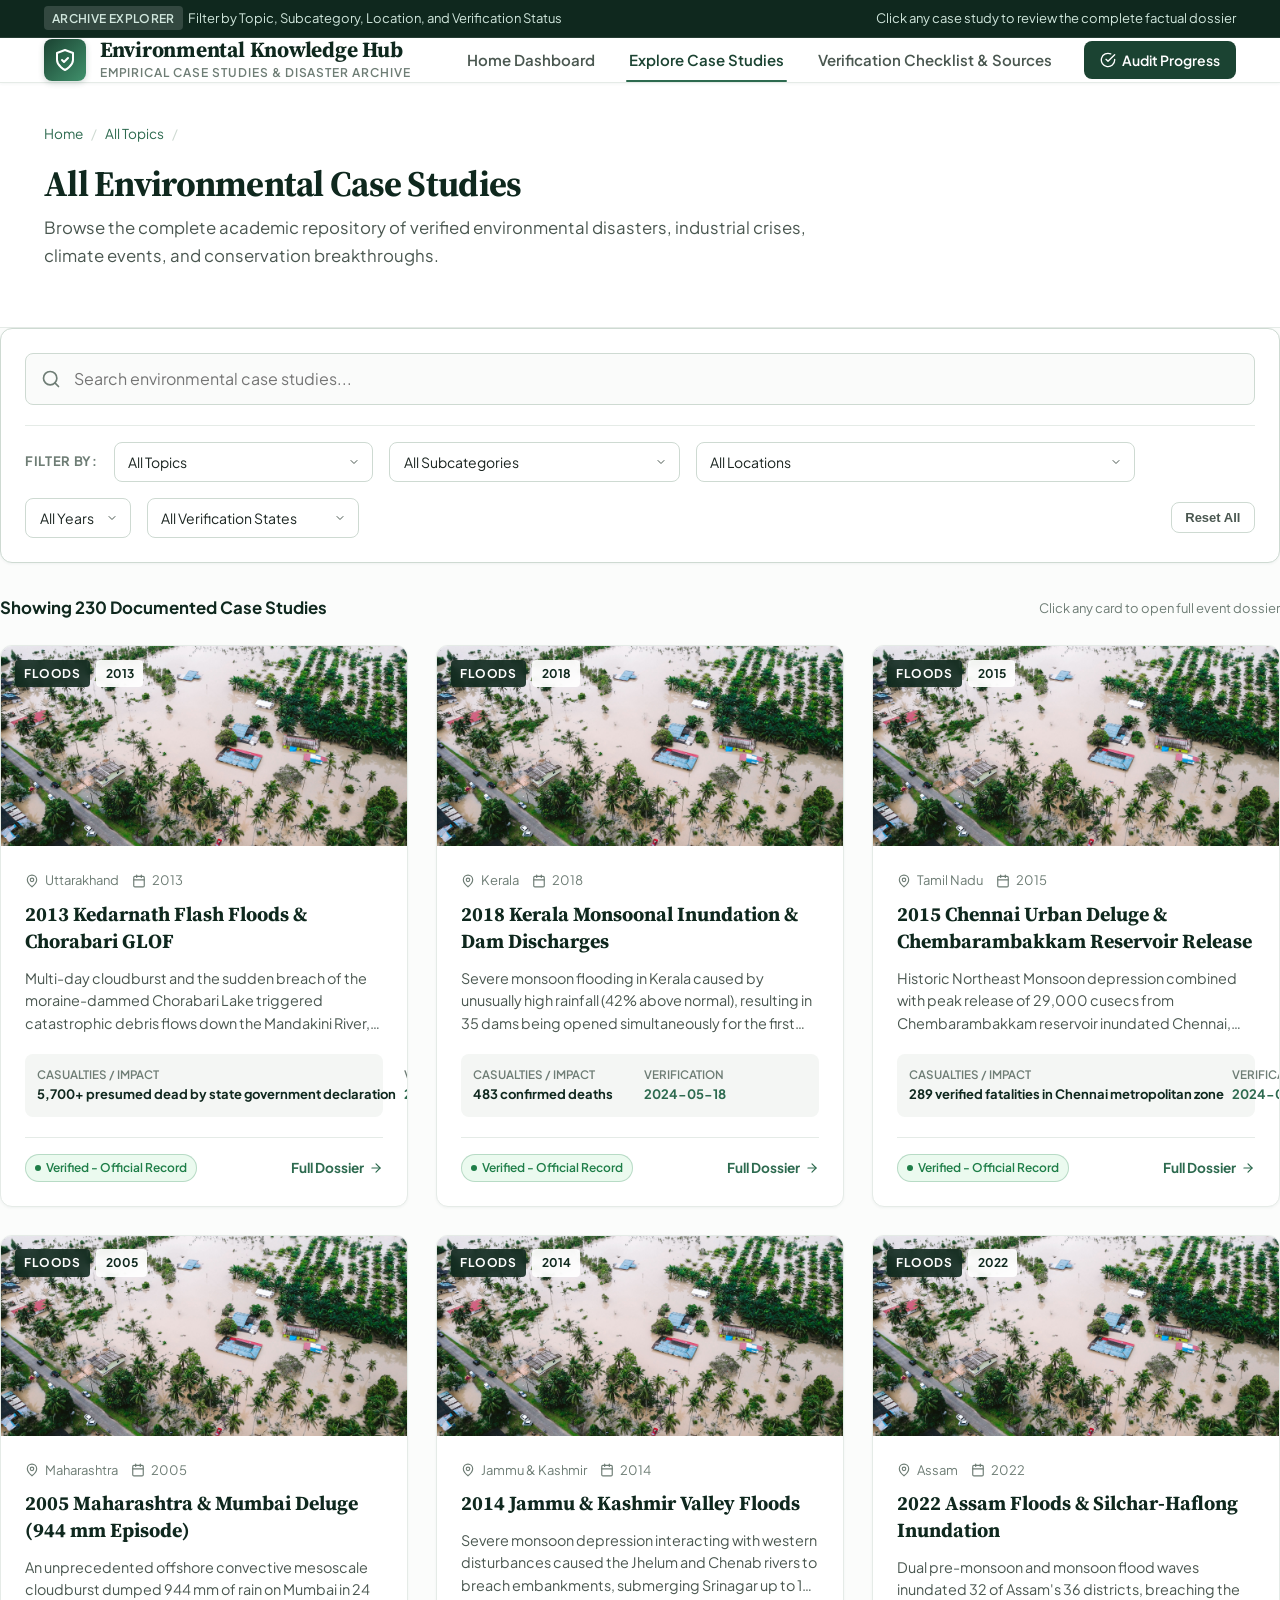
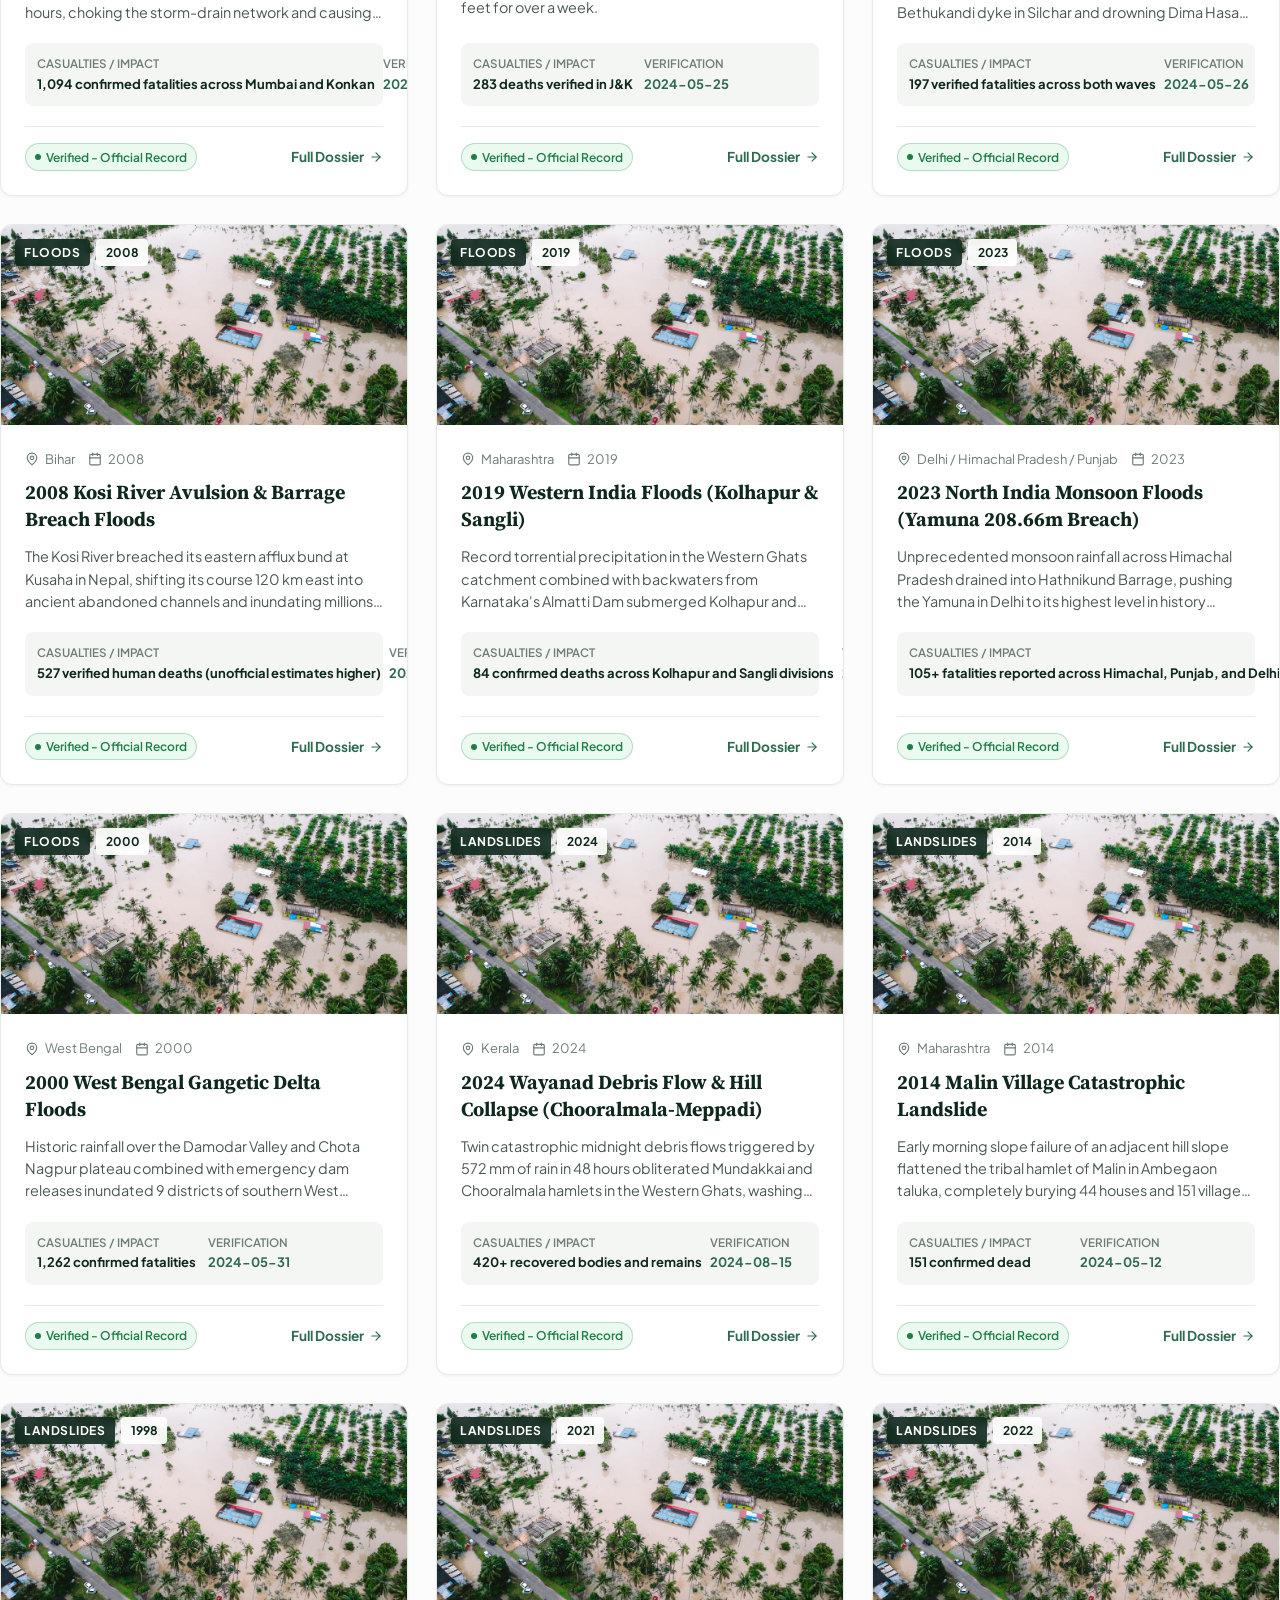
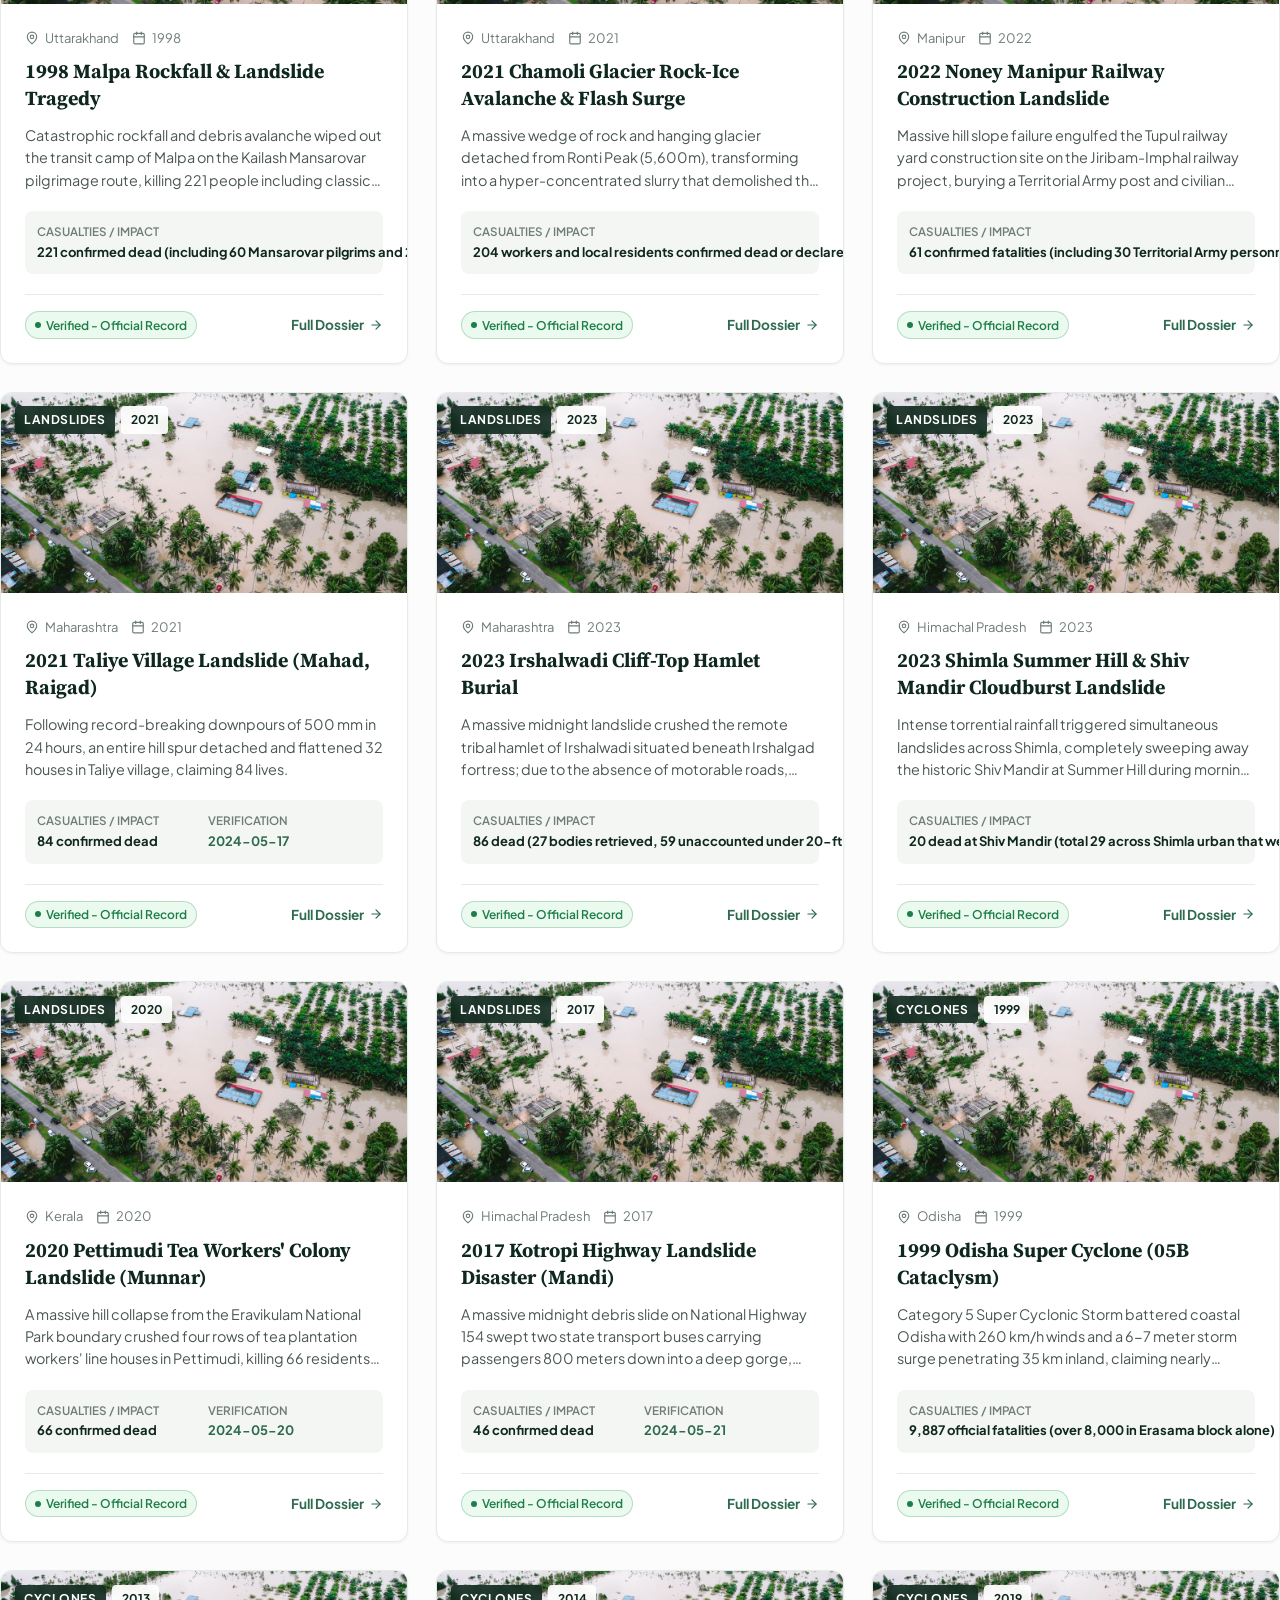
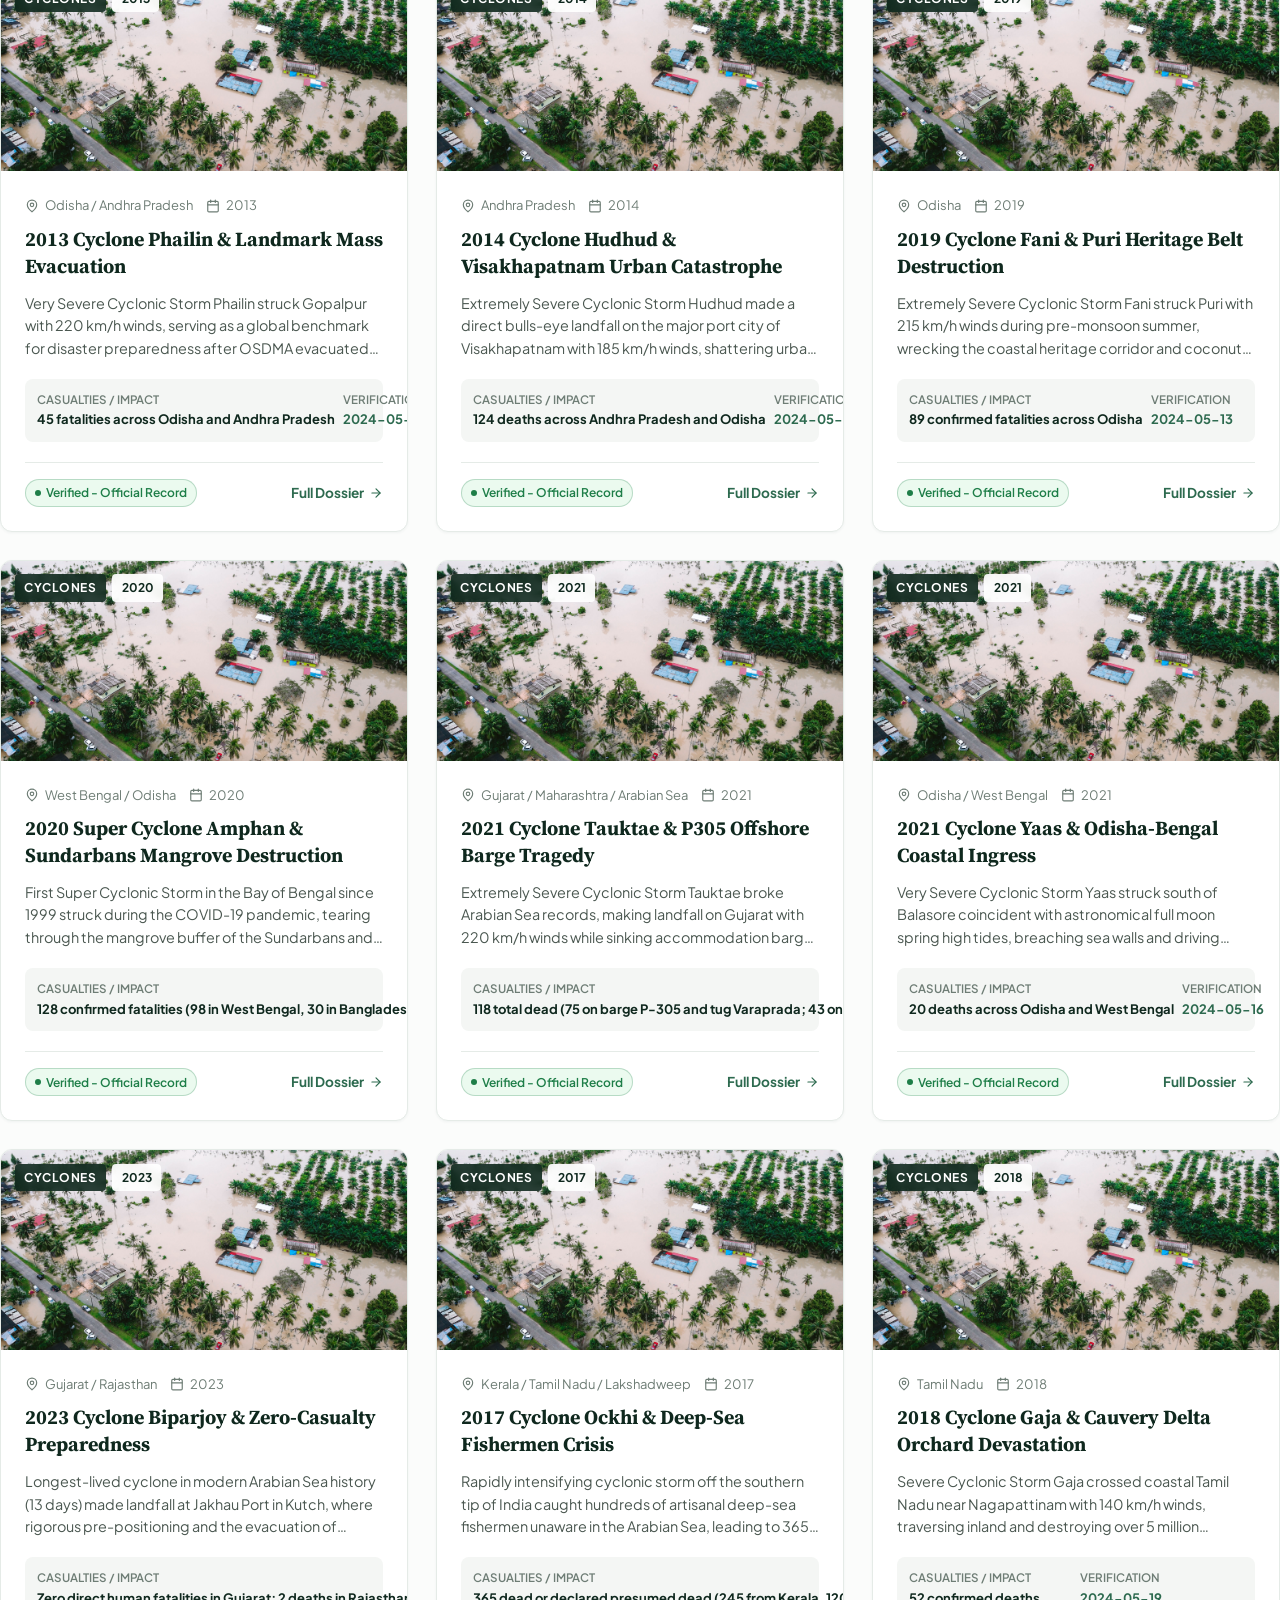
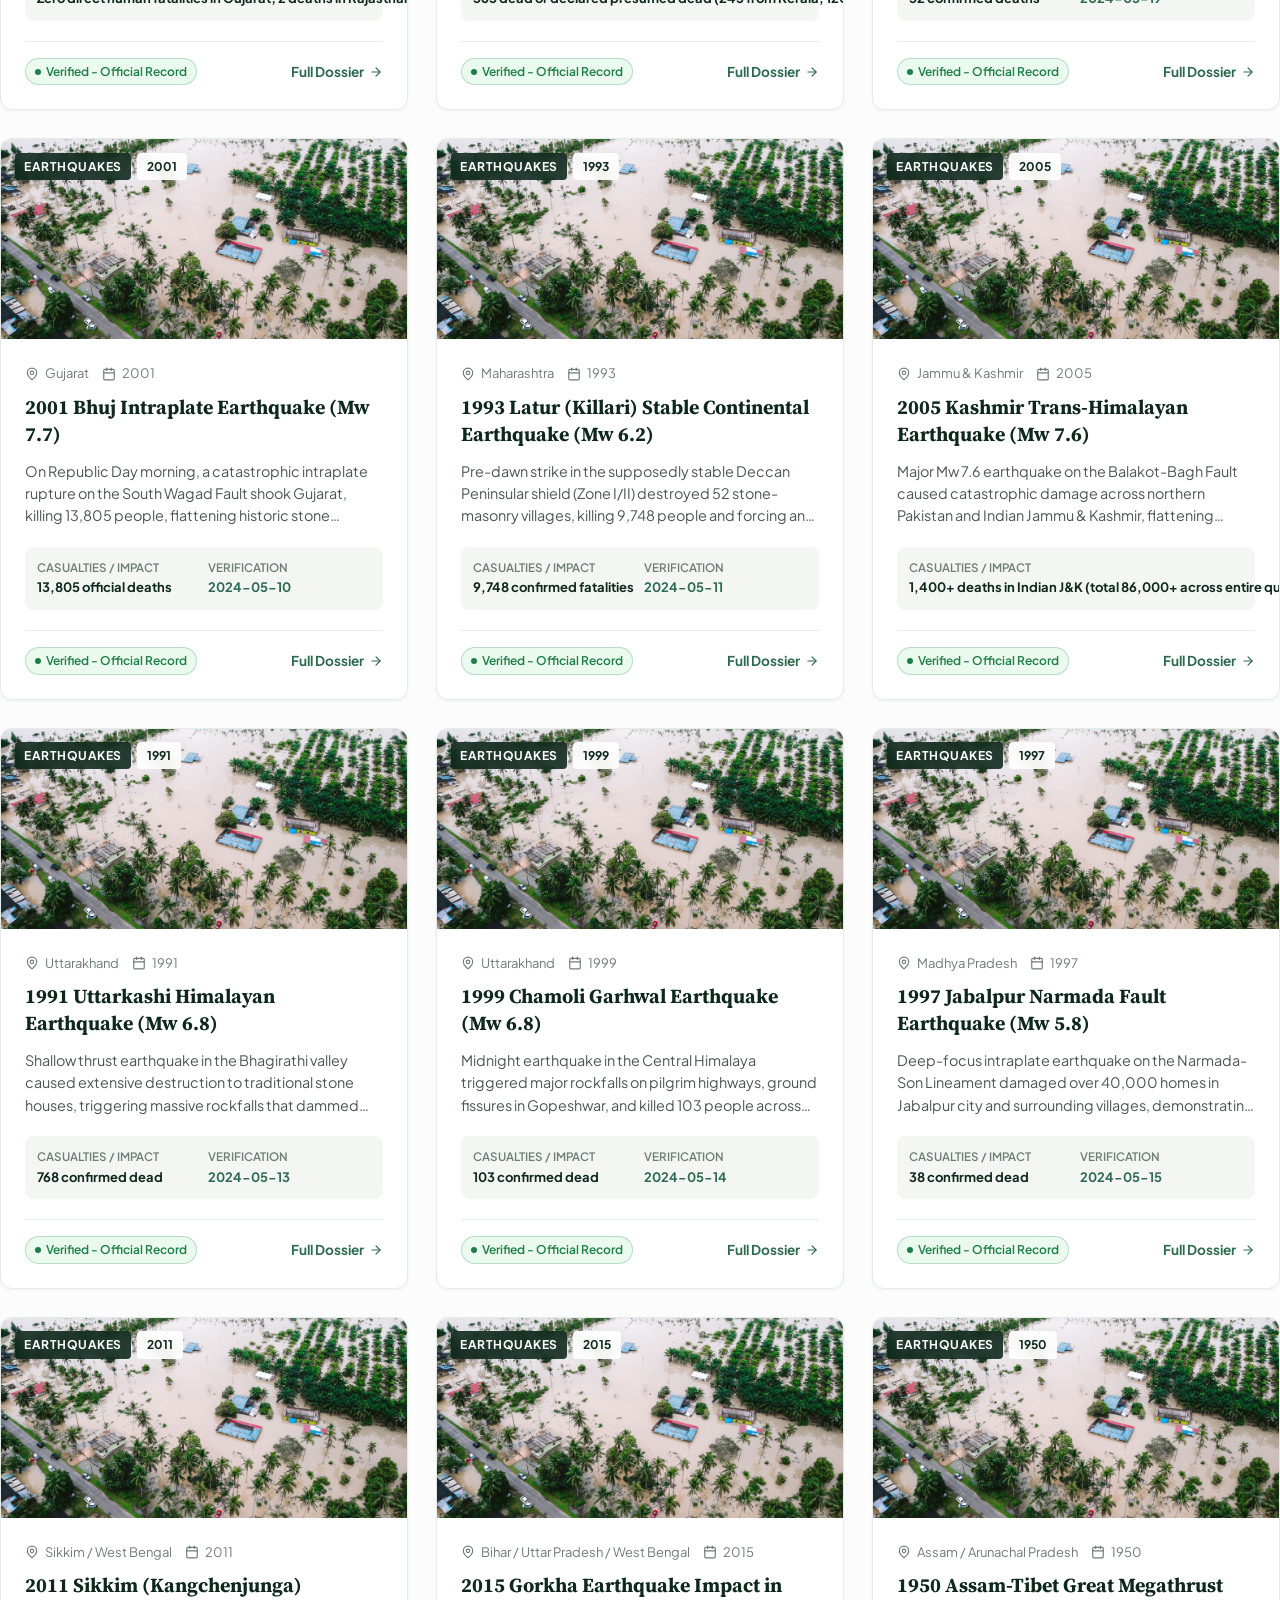
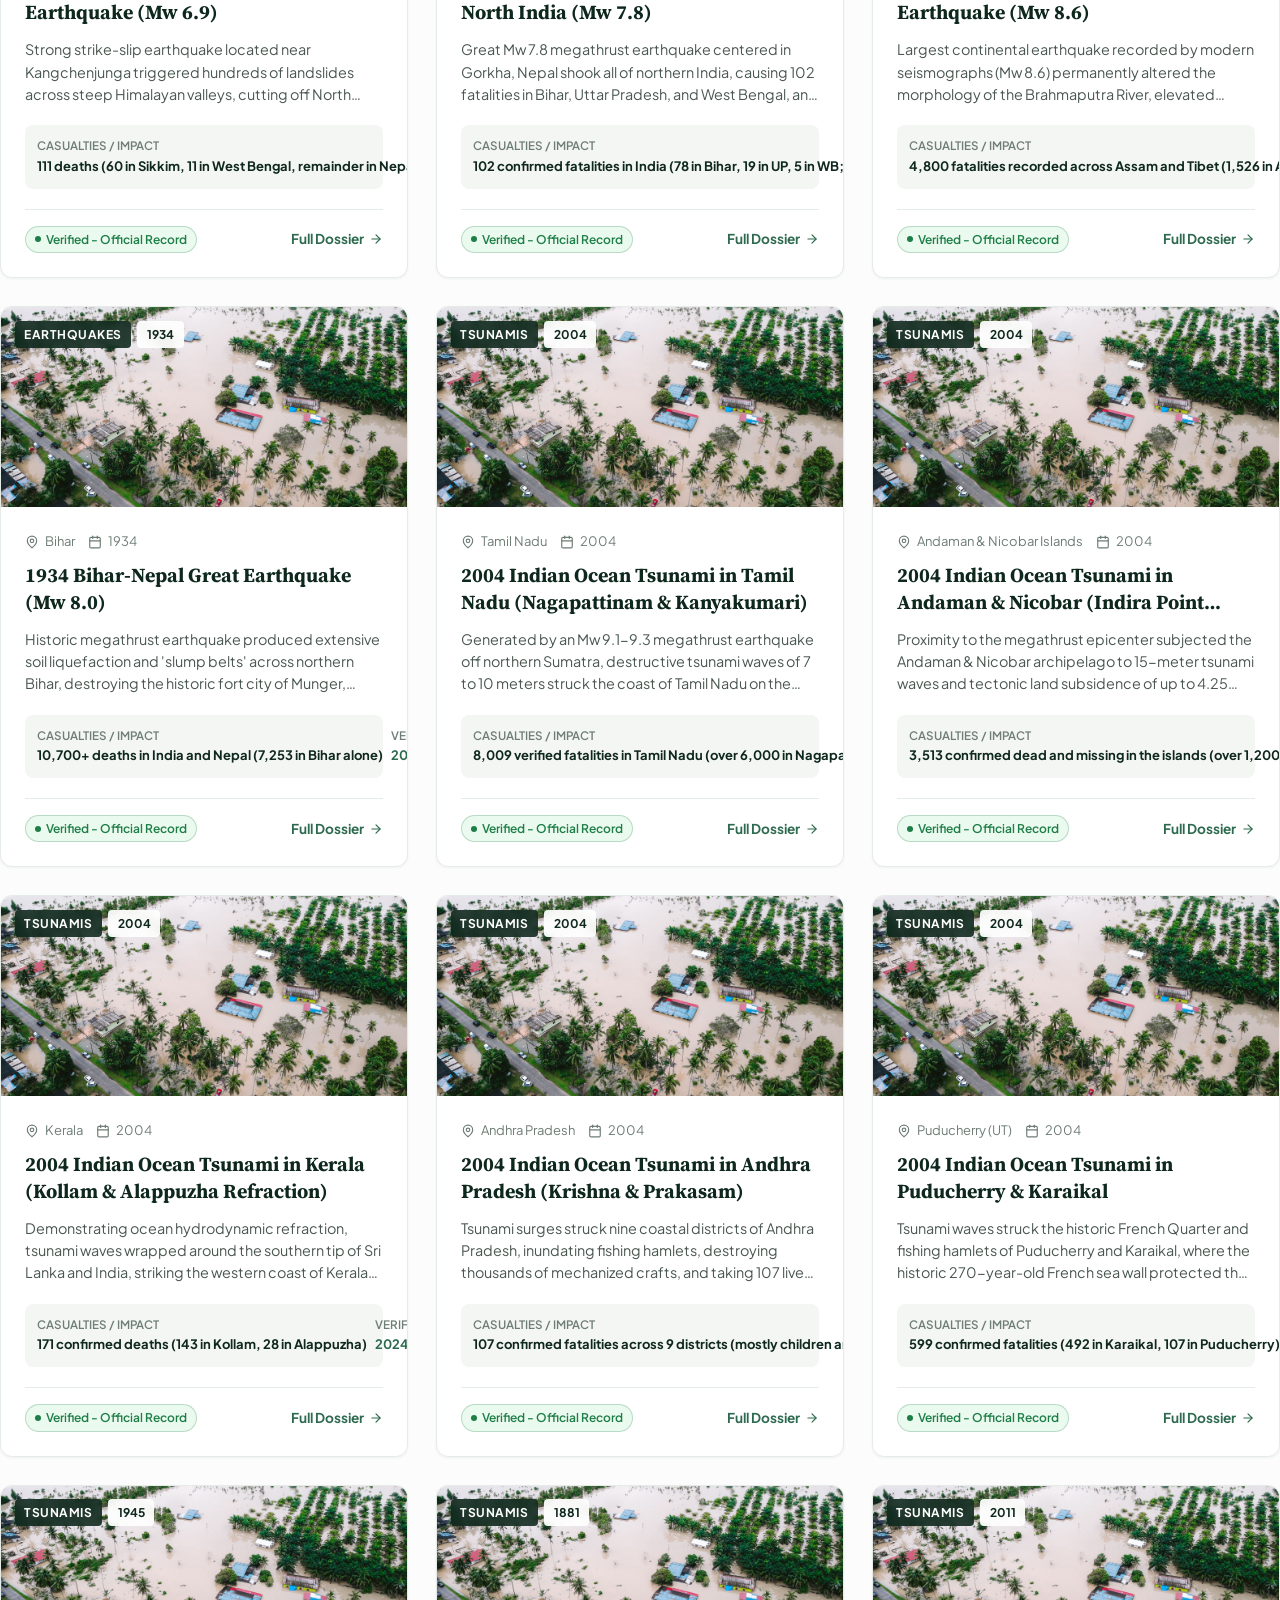
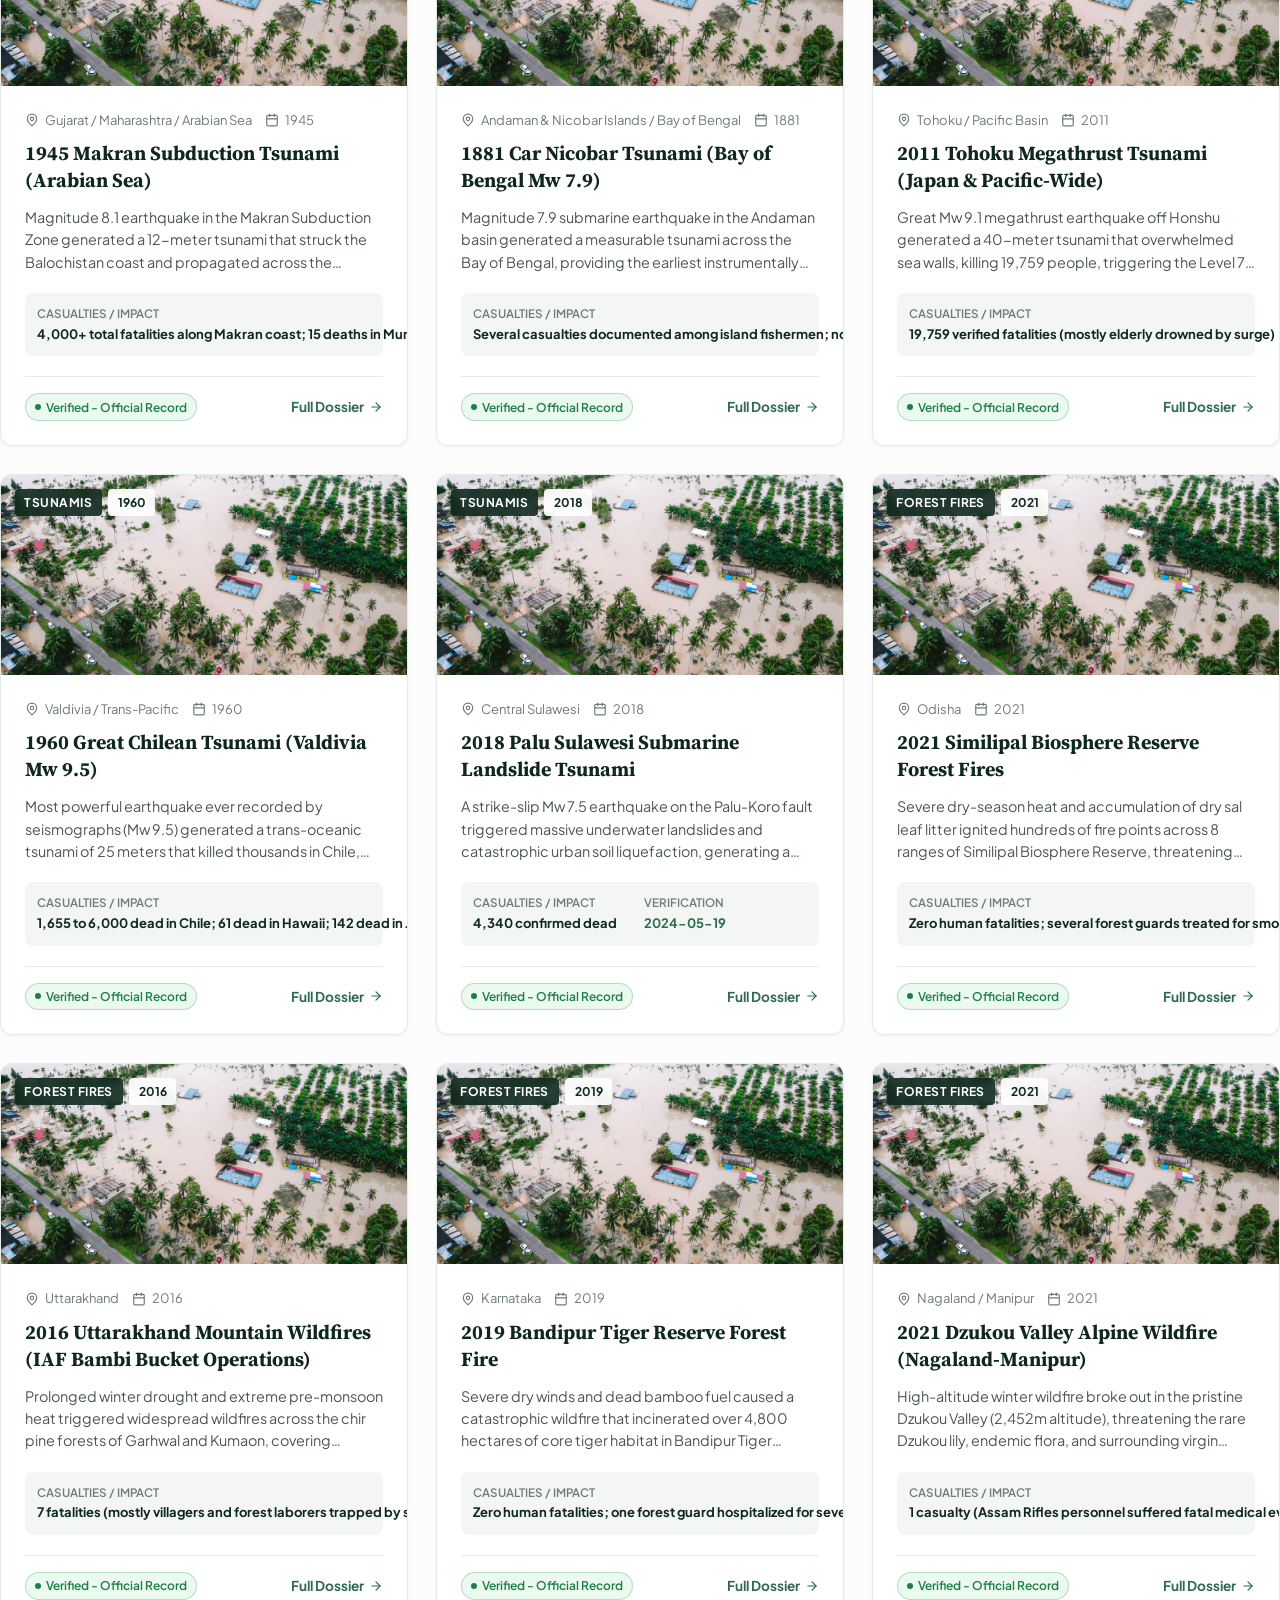
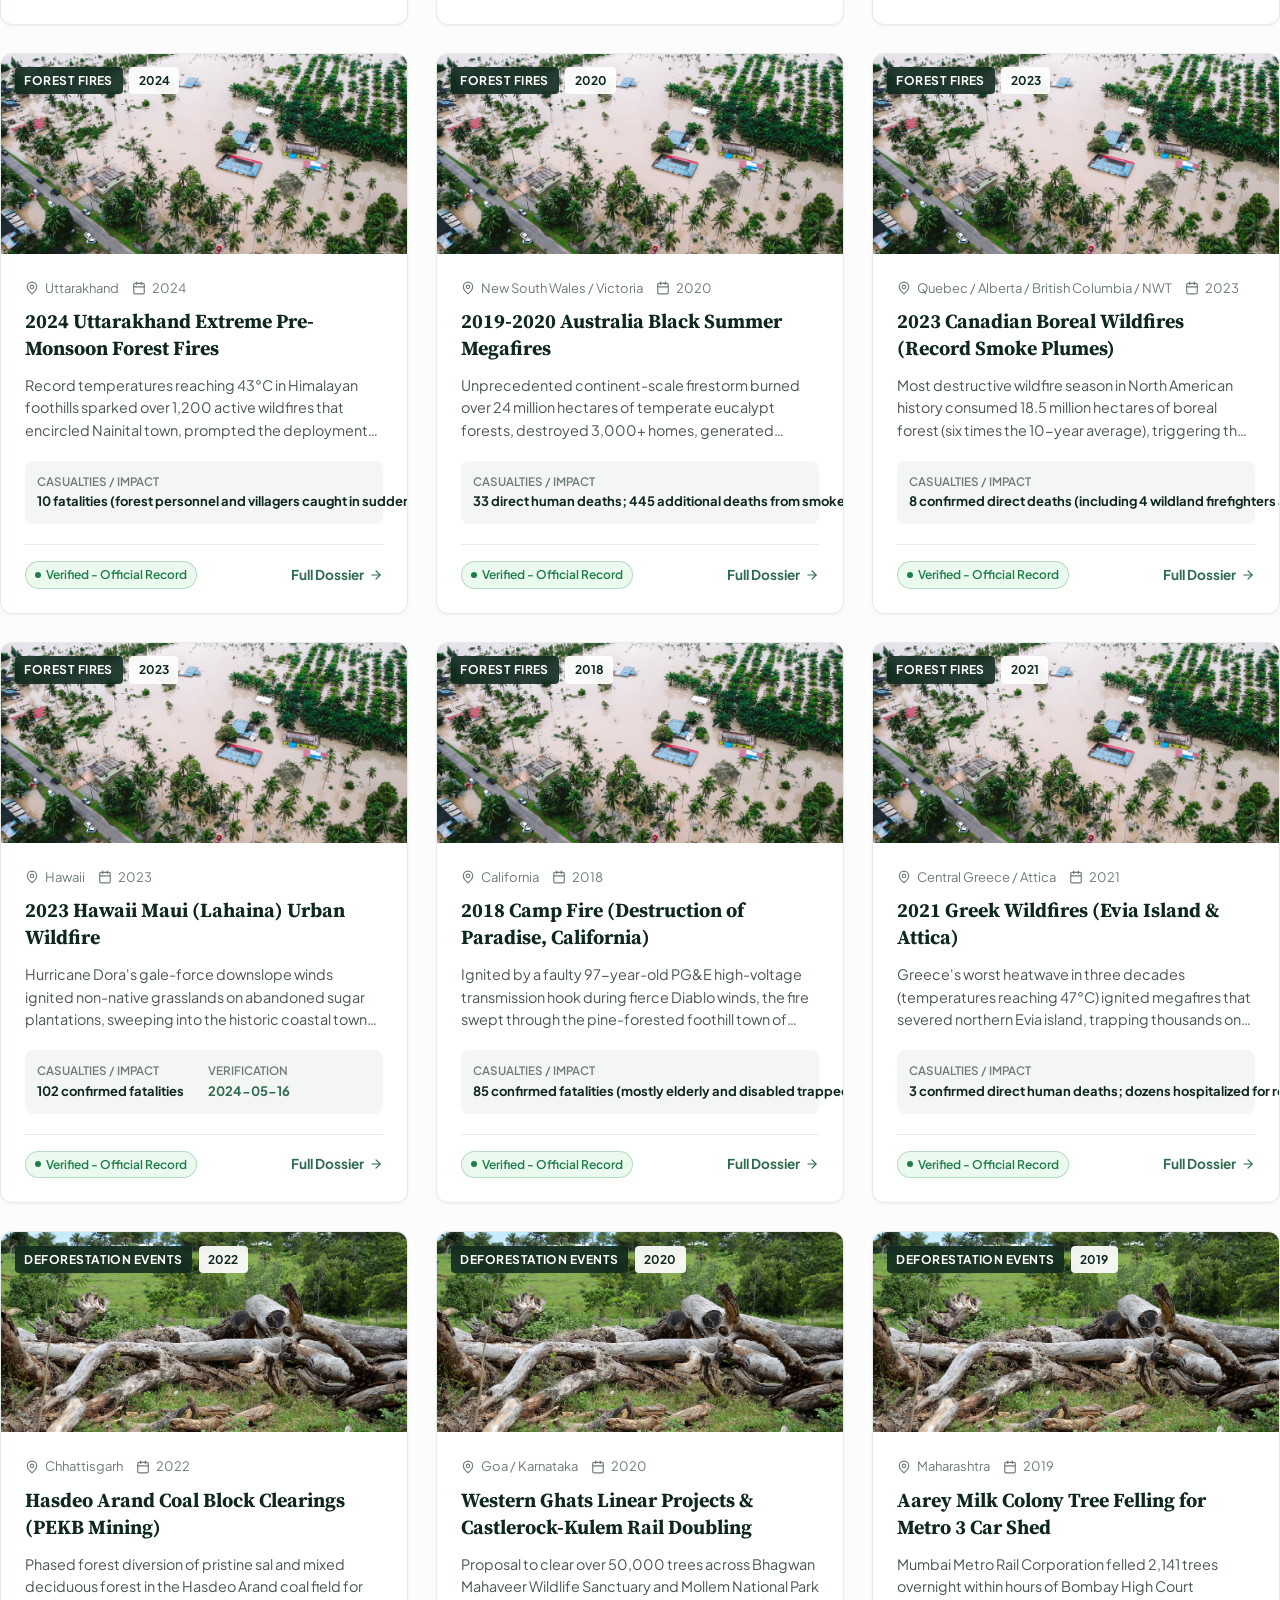
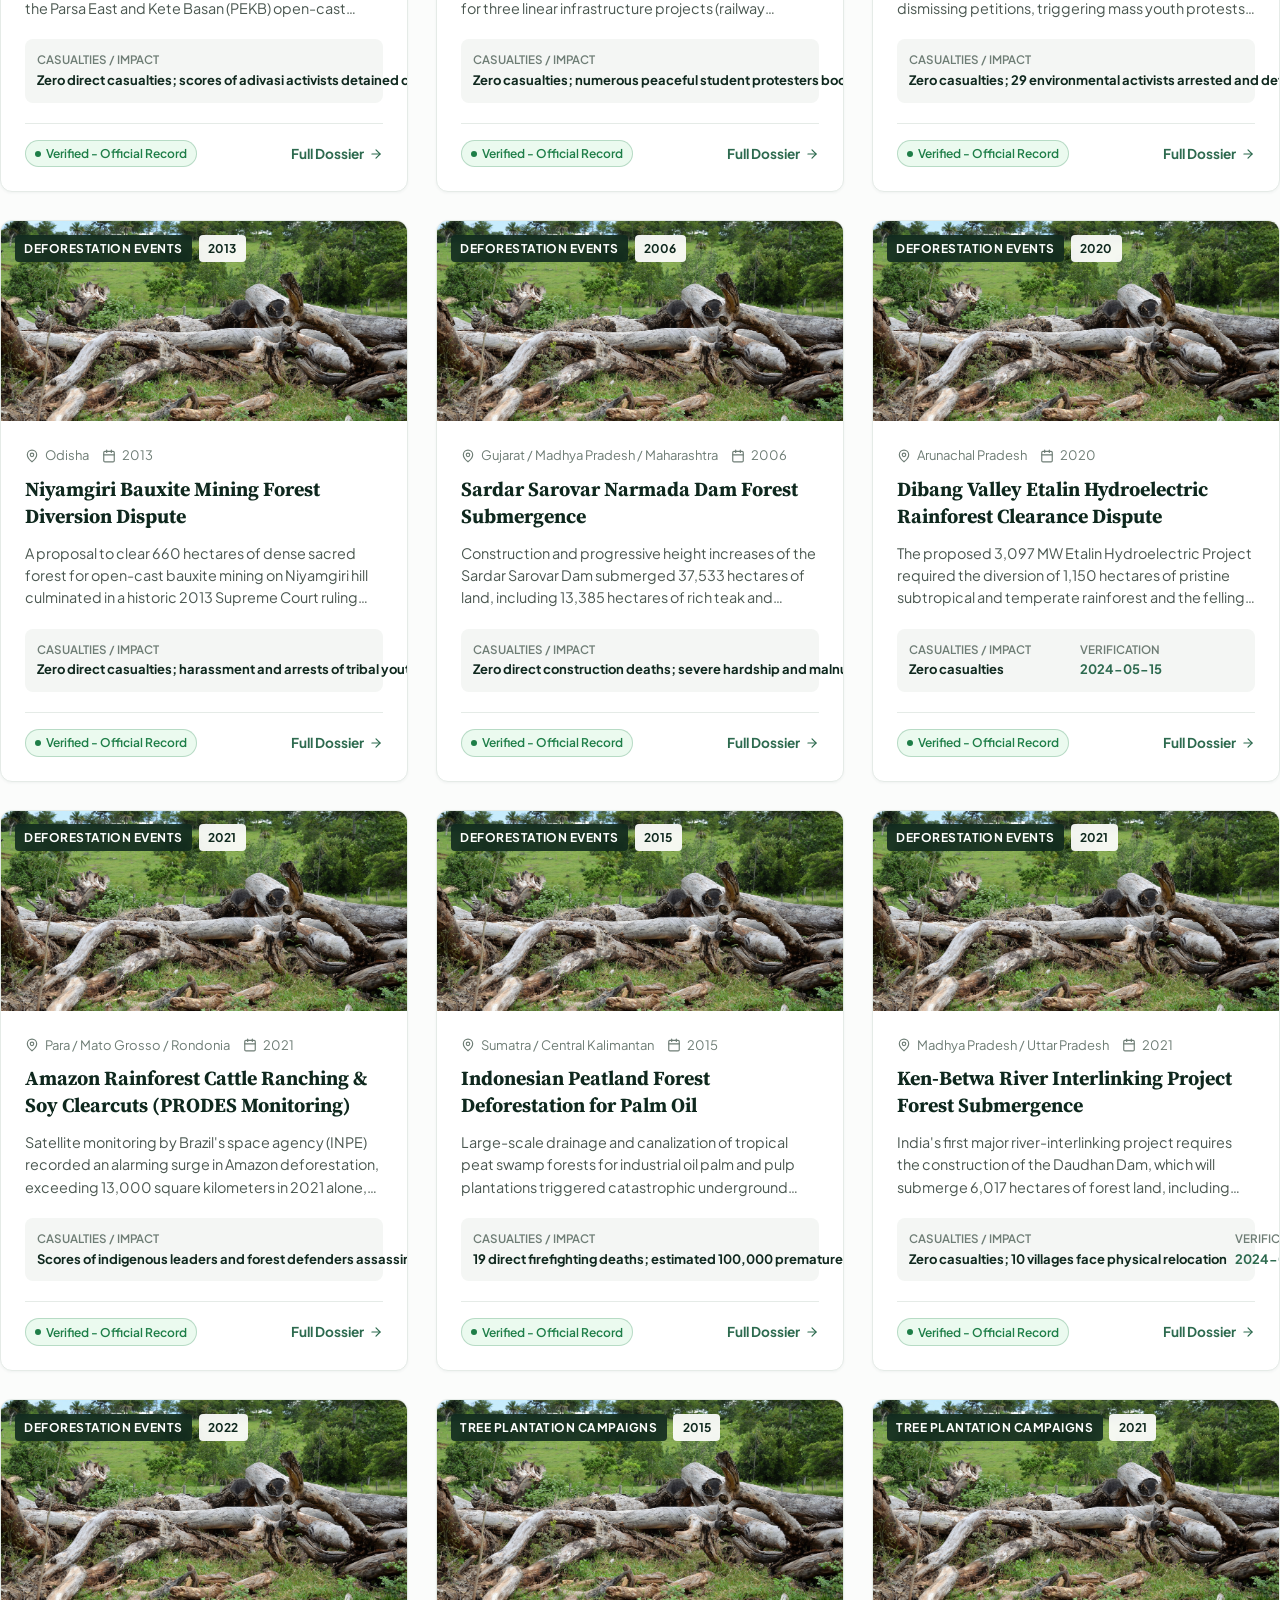
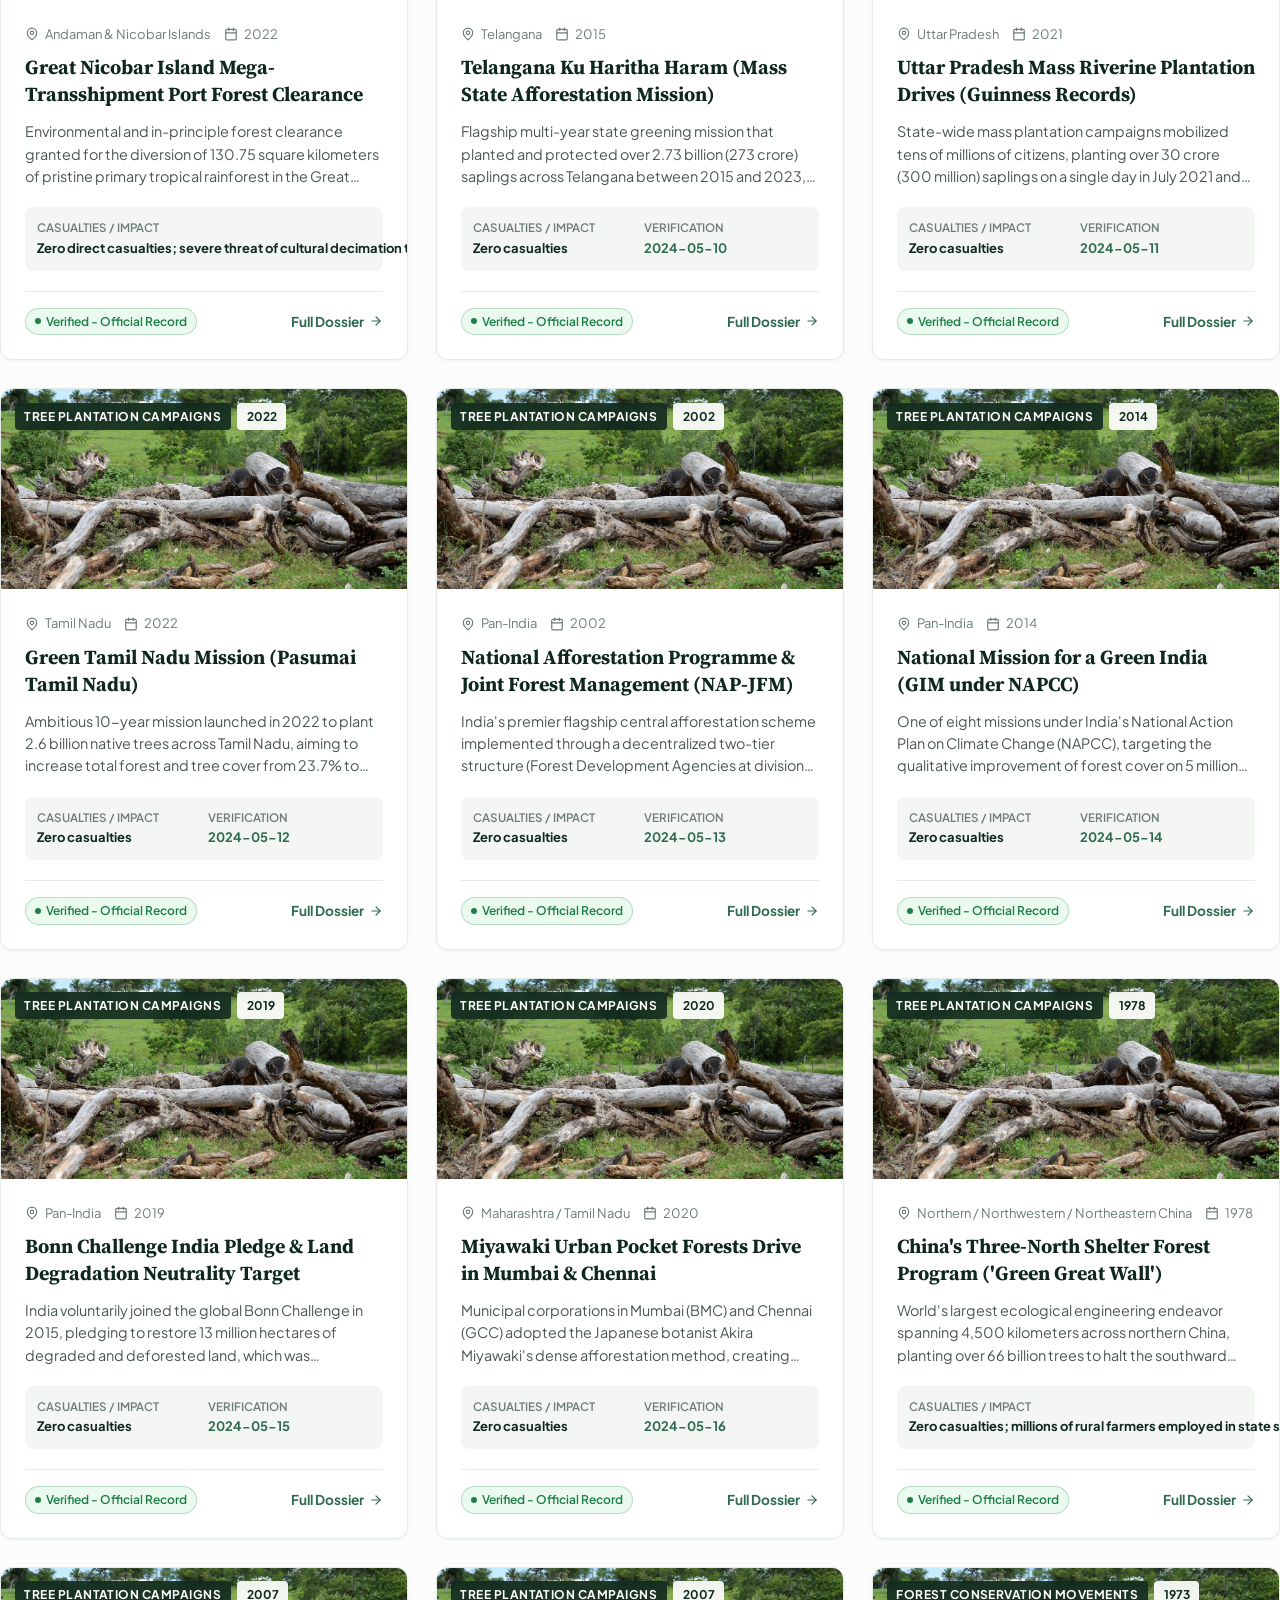
==== commit e2c0e7a6: "Update subcategories page" ====
--- a/subcategories.html
+++ b/subcategories.html
@@ -78,26 +78,29 @@
         Filter verified environmental events by specialized subcategory, geographic location, event year, and source verification state.
       </p>
 
-      <!-- Subcategory Tabs / Pills -->
-      <div class="subcategory-pills-bar" id="subcategoryPillsContainer">
-        <!-- Rendered dynamically -->
-      </div>
     </div>
   </div>
 
-  <!-- Main Explorer Body -->
-  <main class="container" style="padding-top: 2rem; padding-bottom: 4rem;">
-    <!-- Multifaceted Filter Bar -->
-    <div class="search-filter-wrapper" style="margin-bottom: 2rem;">
-      <div class="search-main-row">
-        <div class="search-input-group">
-          <svg class="search-icon" viewBox="0 0 24 24" fill="none" stroke="currentColor" stroke-width="2" stroke-linecap="round" stroke-linejoin="round">
-            <circle cx="11" cy="11" r="8"/><path d="m21 21-4.3-4.3"/>
-          </svg>
-          <input type="text" id="explorerSearchInput" class="search-input" placeholder="Search title, impact keywords, river basin, district, or cause...">
-        </div>
-      </div>
-
+  <!-- Main Topic and Search Bar -->
+<div class="search-filter-wrapper" style="margin-bottom: 2rem;">
+
+  <div class="search-main-row">
+    <div class="search-input-group">
+      <svg class="search-icon" viewBox="0 0 24 24"
+        fill="none" stroke="currentColor" stroke-width="2"
+        stroke-linecap="round" stroke-linejoin="round">
+        <circle cx="11" cy="11" r="8"/>
+        <path d="m21 21-4.3-4.3"/>
+      </svg>
+
+      <input
+        type="text"
+        id="explorerSearchInput"
+        class="search-input"
+        placeholder="Search environmental case studies..."
+      >
+    </div>
+  </div>
       <div class="filter-row">
         <span class="filter-label">Filter By:</span>
 
